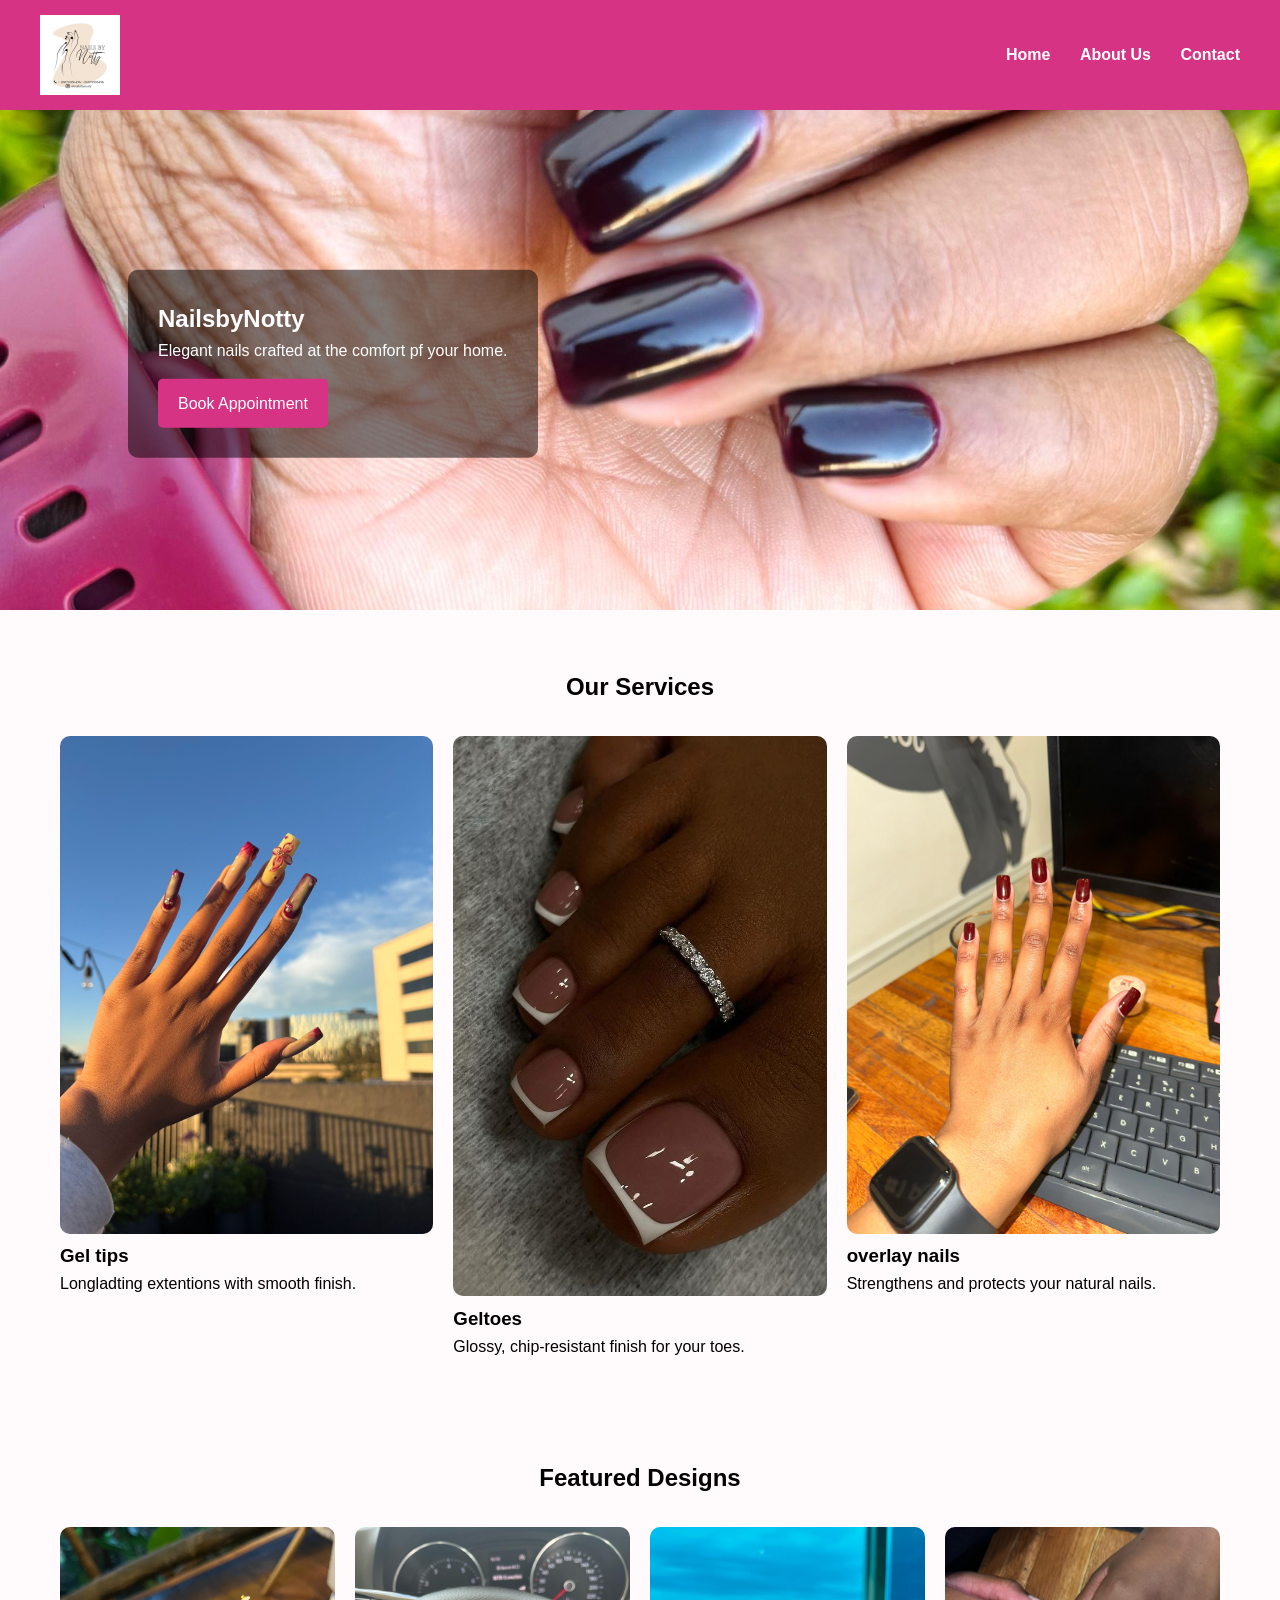
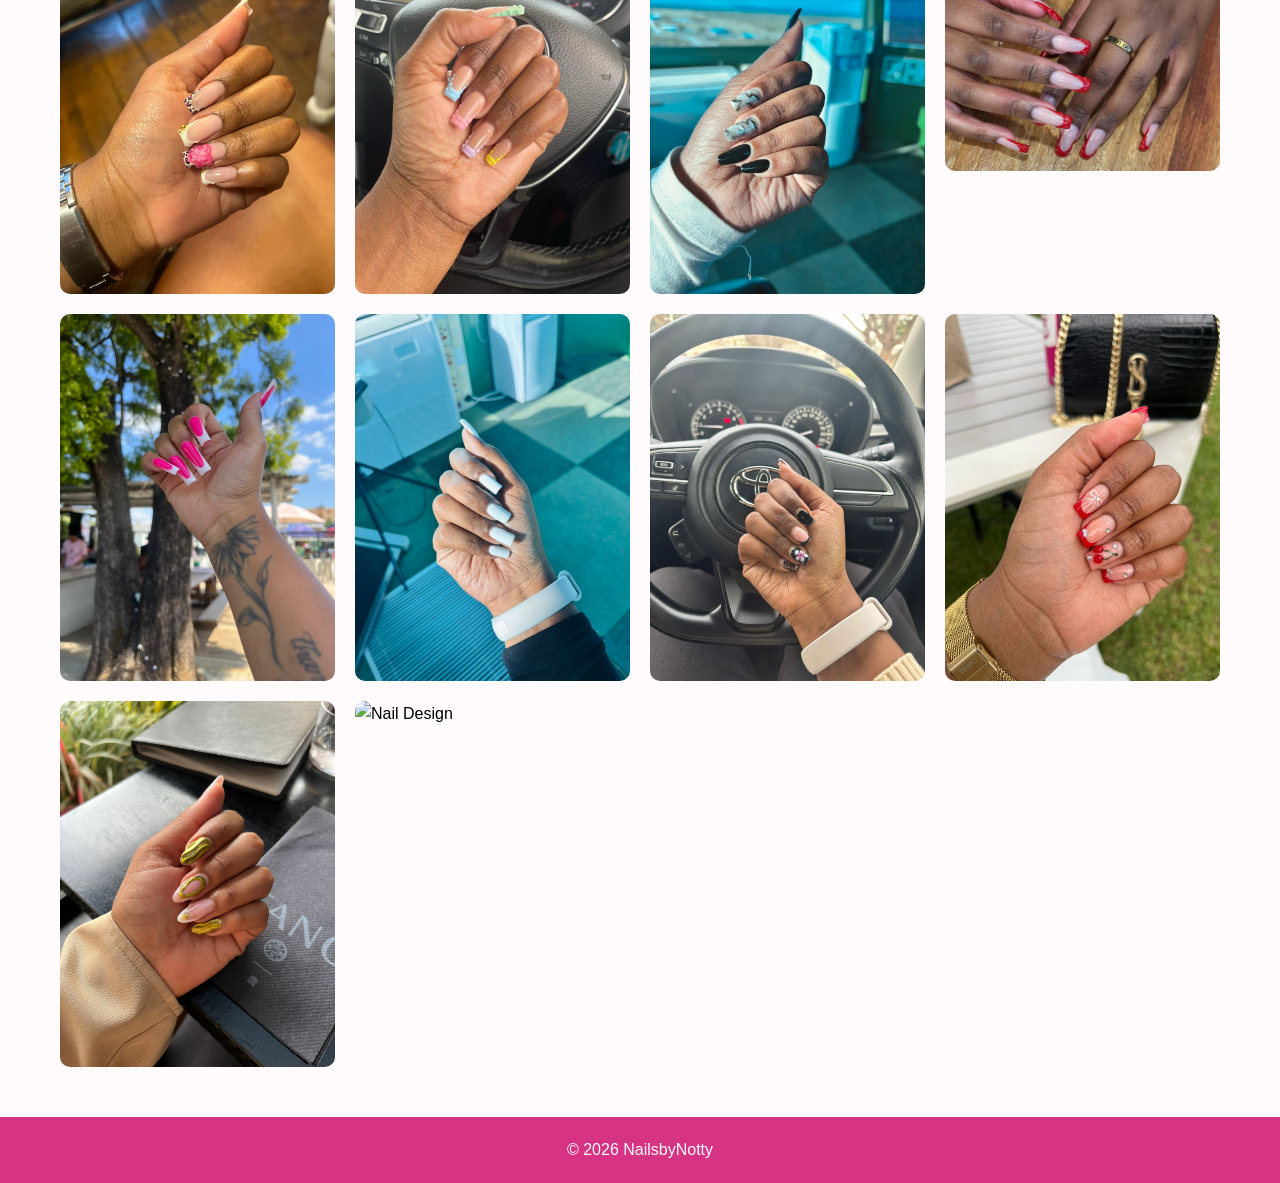
==== index.html @ fef6416d "Update index.html" ====
<!DOCTYPE html>
<html lang="en">
<head>
    <meta charset="UTF-8">
    <meta name="viewport" content="width=device-width, initial-scale=1.0">
    <title>NailsbyNotty| Home</title>
    <link rel="stylesheet" href="styles/nails.css">
</head>
<body>

<header>
    <img src="logo.jpeg" alt="Business Logo" class="logo">

    <nav>
        <a href="index.html">Home</a>
        <a href="about.html">About Us</a>
        <a href="contact.html">Contact</a>
    </nav>
</header>

<main>

    <section class="hero">
        <img src="hero-nails.jpg" alt="Beautiful Nail Design">
        <div class="hero-text">
            <h1>NailsbyNotty</h1>
            <p>Elegant nails crafted at the comfort pf your home.</p>
            <a href="contact.html" class="btn">Book Appointment</a>
        </div>
    </section>

    <section class="services">
        <h2>Our Services</h2>

        <div class="service-grid">

            <article>
                <img src="service1.jpeg" alt="Gel tips">
                <h3>Gel tips</h3>
                <p>Longladting extentions with smooth finish.</p>
            </article>

            <article>
                <img src="service3.jpeg" alt="Gel toes">
                <h3>Geltoes</h3>
                <p>Glossy, chip-resistant finish for your toes.</p>
            </article>

            <article>
                <img src="service2.jpg" alt="Overlay nails">
                <h3>overlay nails</h3>
                <p> Strengthens and protects your natural nails.</p>
            </article>

        </div>
    </section>

    <section class="gallery-preview">
        <h2>Featured Designs</h2>

        <div class="gallery-grid">
            <img src="gallery1.jpg" alt="Nail Design">
            <img src="gallery2.jpg" alt="Nail Design">
            <img src="gallery3.jpg" alt="Nail Design">
            <img src="gallery4.jpg" alt="Nail Design">
            <img src="gallery5.jpg" alt="Nail Design">
            <img src="gallery6.jpg" alt="Nail Design">
            <img src="gallery7.jpeg" alt="Nail Design">
            <img src="gallery8.jpg" alt="Nail Design">
            <img src="gallery9.jpg" alt="Nail Design">
            <img stc="gallery11.jpg" alt="Nail Design">
        </div>
    </section>

</main>

<footer>
    <p>&copy; 2026 NailsbyNotty</p>
</footer>

</body>
</html>
---- styles/nails.css ----
* {
    margin: 0;
    padding: 0;
    box-sizing: border-box;
}

body {
    font-family: Arial, sans-serif;
    line-height: 1.6;
    background: #fffafc;
}

header {
    background: #d63384;
    padding: 15px 40px;

    display: flex;
    justify-content: space-between;
    align-items: center;
}

.logo {
    width: 80px;
}

nav a {
    color: white;
    text-decoration: none;
    margin-left: 25px;
    font-weight: bold;
}

.hero {
    position: relative;
}

.hero img {
    width: 100%;
    height: 500px;
    object-fit: cover;
}

.hero-text {
    position: absolute;
    top: 50%;
    left: 10%;
    transform: translateY(-50%);

    background: rgba(0,0,0,.5);
    color: white;
    padding: 30px;
    border-radius: 10px;
}

.btn {
    display: inline-block;
    margin-top: 15px;
    padding: 12px 20px;
    background: #d63384;
    color: white;
    text-decoration: none;
    border-radius: 5px;
}

.services,
.gallery-preview,
.about-content,
.contact-container {
    max-width: 1200px;
    margin: auto;
    padding: 50px 20px;
}

.services h2,
.gallery-preview h2 {
    text-align: center;
    margin-bottom: 30px;
}

.service-grid,
.gallery-grid {
    display: grid;
    grid-template-columns: repeat(auto-fit, minmax(250px,1fr));
    gap: 20px;
}

.service-grid img,
.gallery-grid img {
    width: 100%;
    border-radius: 10px;
}

.page-banner {
    background: #f8d7e7;
    padding: 60px;
    text-align: center;
}

.about-content {
    display: grid;
    grid-template-columns: 1fr 1fr;
    gap: 40px;
}

.about-content img {
    width: 100%;
    border-radius: 10px;
}

.contact-container {
    display: grid;
    grid-template-columns: 1fr 1fr;
    gap: 40px;
}

form {
    display: flex;
    flex-direction: column;
}

input,
textarea {
    padding: 10px;
    margin-bottom: 15px;
}

button {
    background: #d63384;
    color: white;
    border: none;
    padding: 12px;
    cursor: pointer;
}

footer {
    background: #d63384;
    color: white;
    text-align: center;
    padding: 20px;
}

@media (max-width: 768px) {

    header {
        flex-direction: column;
        gap: 15px;
    }

    .about-content,
    .contact-container {
        grid-template-columns: 1fr;
    }

    .hero-text {
        left: 5%;
        right: 5%;
    }
}
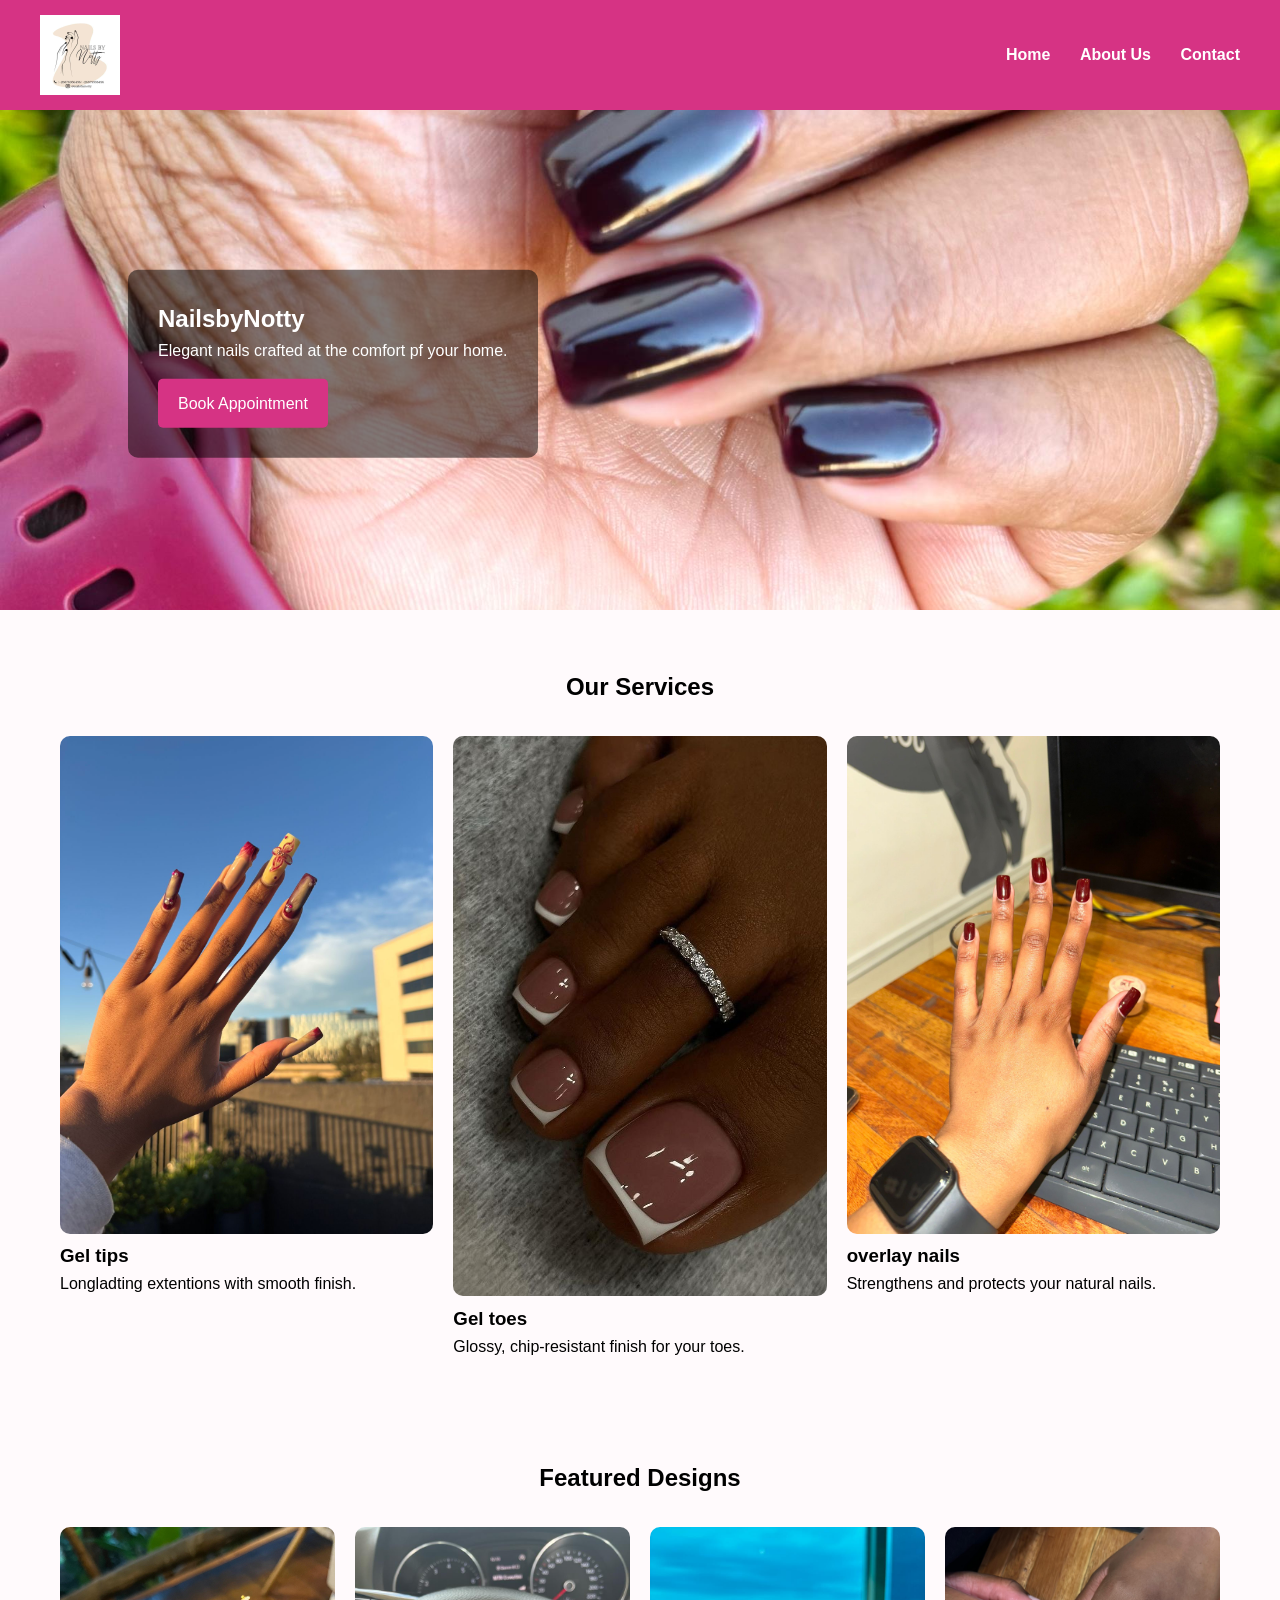
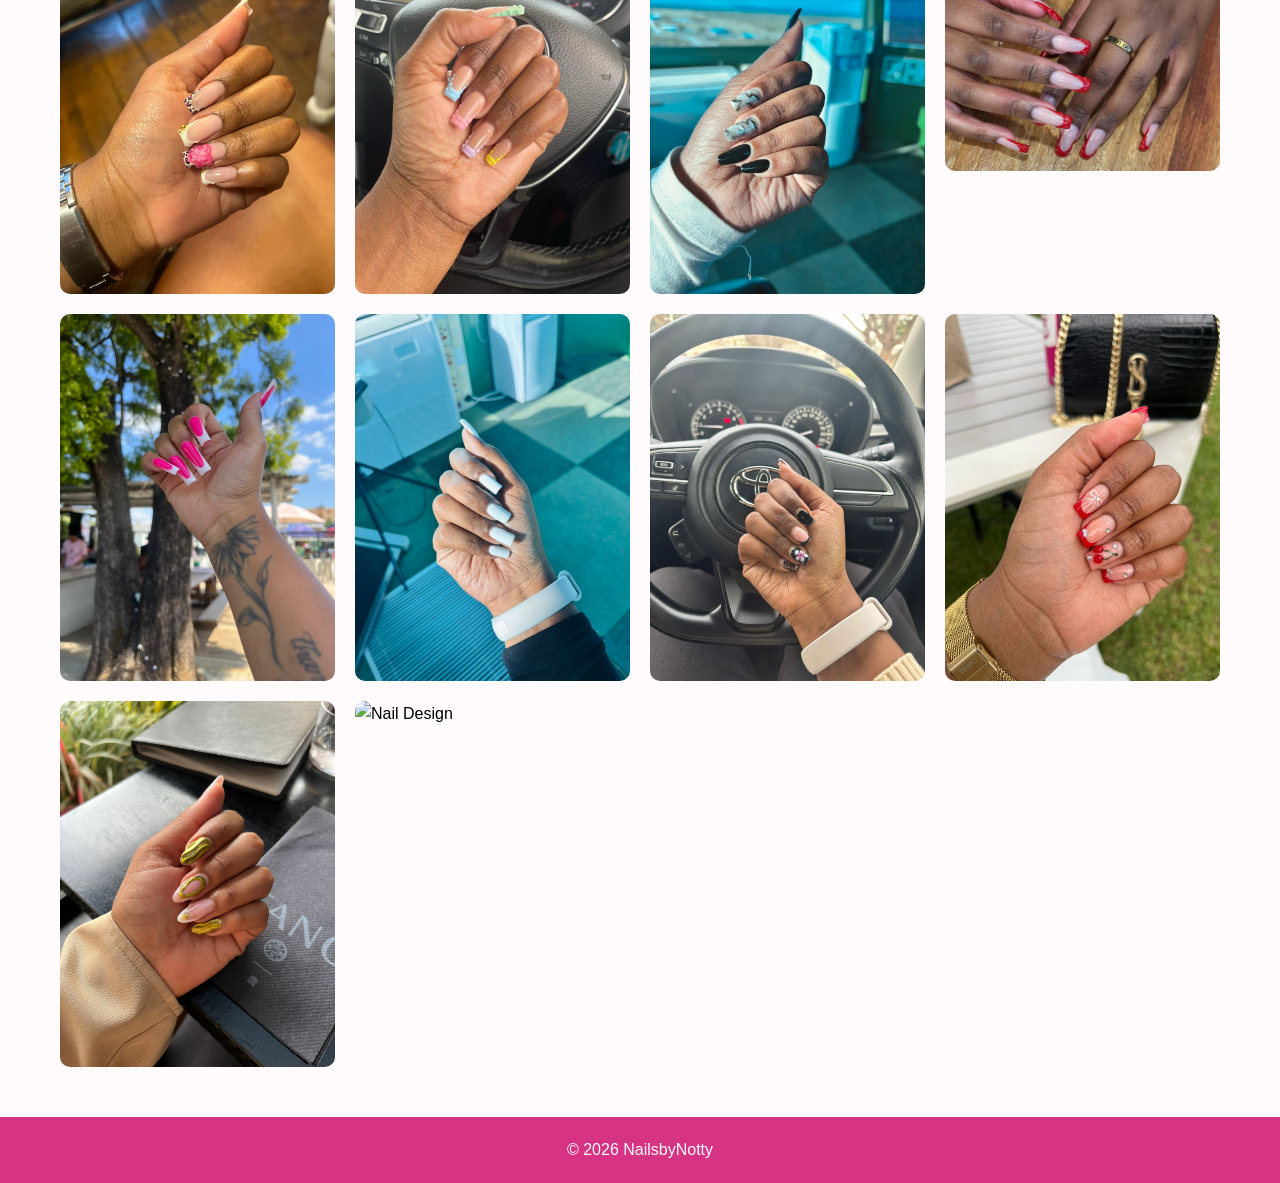
==== commit a5a1a283: "Update index.html" ====
--- a/index.html
+++ b/index.html
@@ -42,7 +42,7 @@
 
             <article>
                 <img src="service3.jpeg" alt="Gel toes">
-                <h3>Geltoes</h3>
+                <h3>Gel toes</h3>
                 <p>Glossy, chip-resistant finish for your toes.</p>
             </article>
 
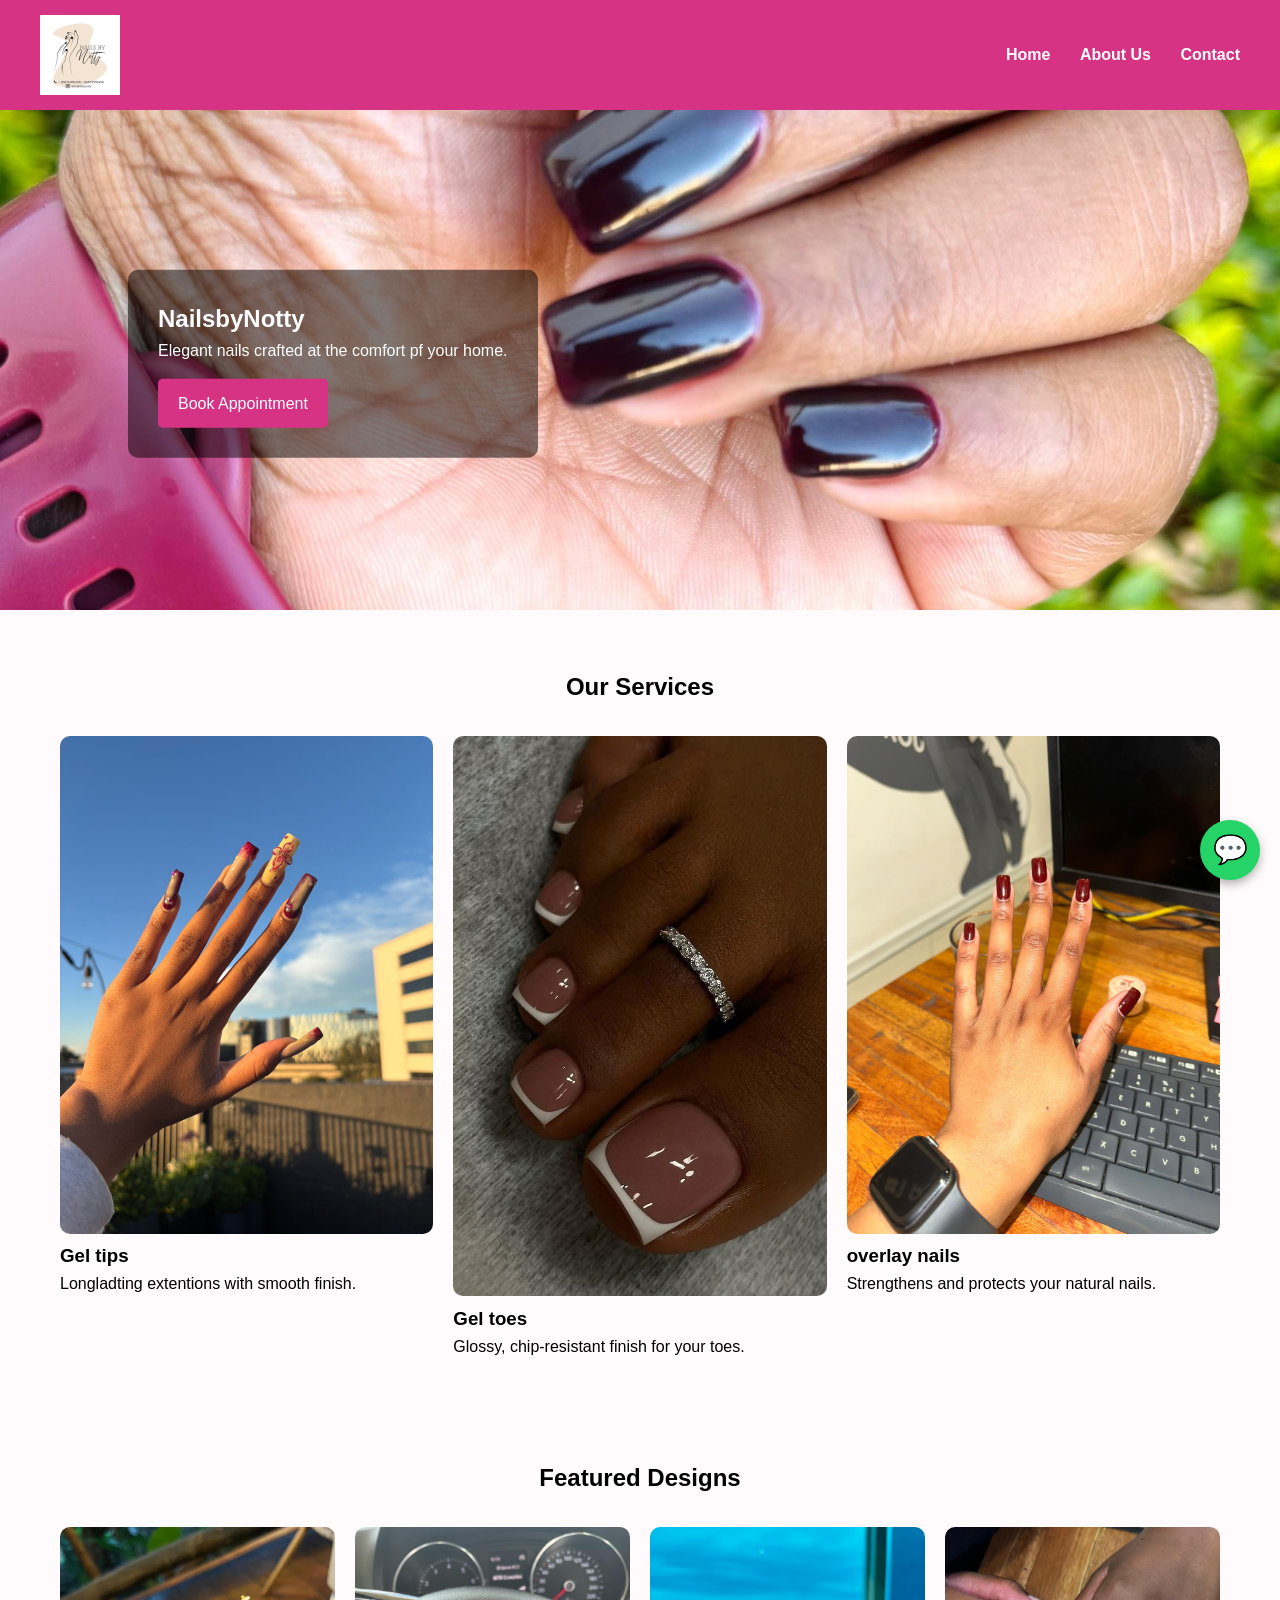
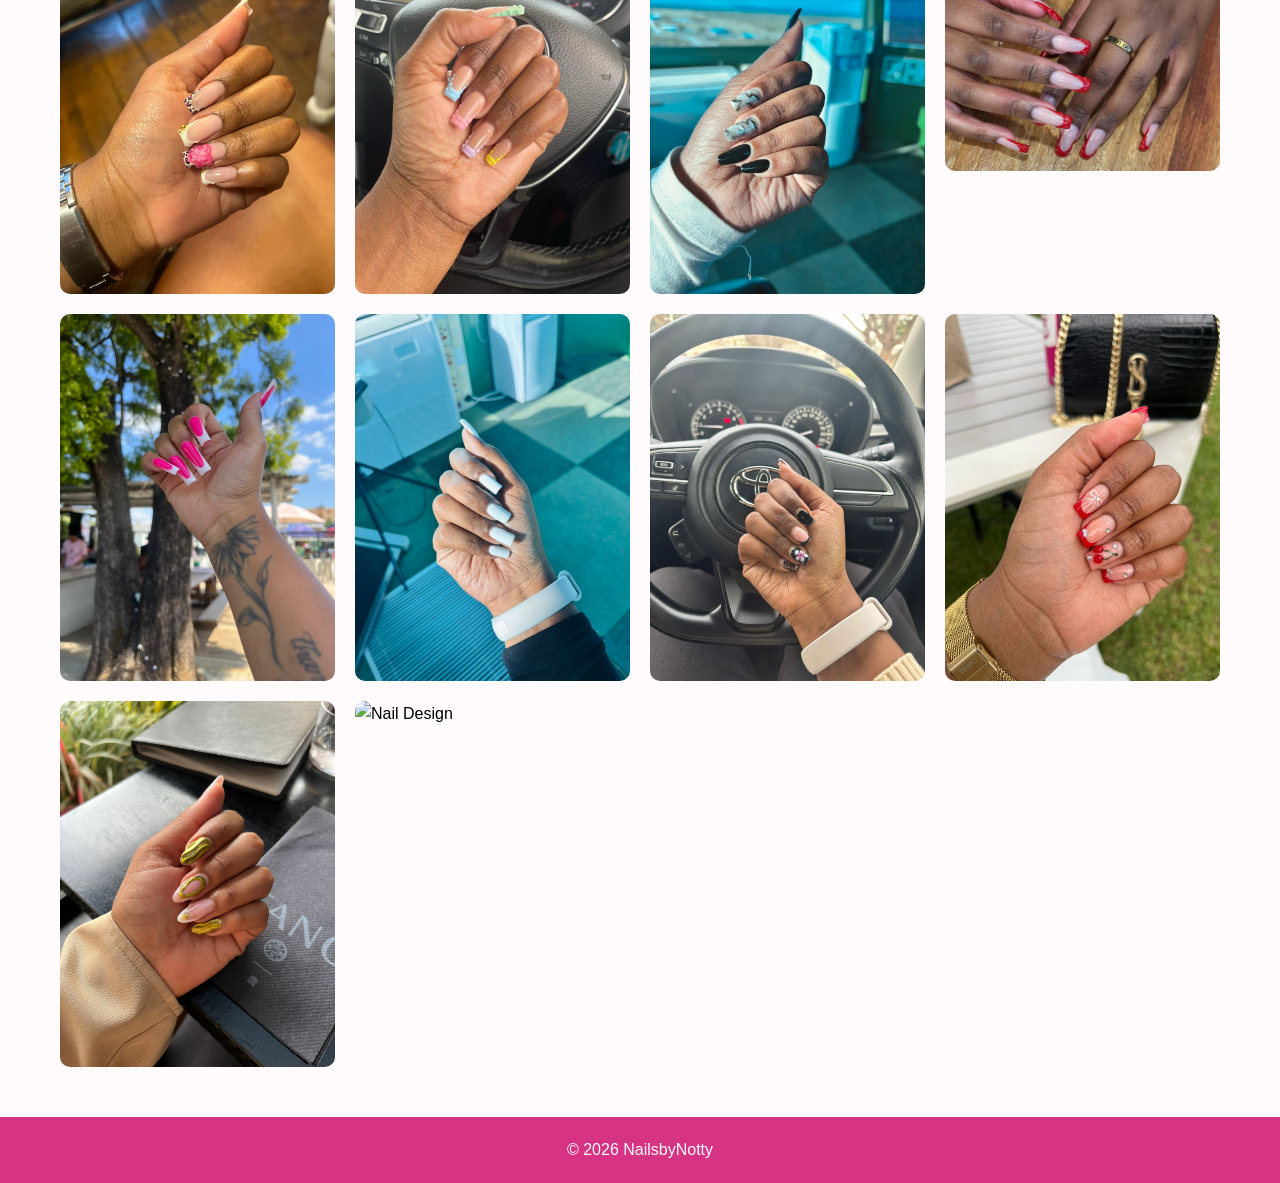
==== commit b49448a3: "Update index.html" ====
--- a/index.html
+++ b/index.html
@@ -77,6 +77,39 @@
 <footer>
     <p>&copy; 2026 NailsbyNotty</p>
 </footer>
+    <!-- WhatsApp Floating Button -->
+<a href="https://wa.me/26876956496?text=Hi%20NailsbyNotty%2C%20I%20would%20like%20to%20book%20an%20appointment"
+   class="whatsapp-float"
+   target="_blank">
+   💬
+</a>
+
+<style>
+.whatsapp-float {
+    position: fixed;
+    width: 60px;
+    height: 60px;
+    bottom: 20px;
+    right: 20px;
+    background-color: #25D366;
+    color: white;
+    border-radius: 50%;
+    text-align: center;
+    font-size: 28px;
+    box-shadow: 0 4px 10px rgba(0,0,0,0.3);
+    z-index: 1000;
+    display: flex;
+    align-items: center;
+    justify-content: center;
+    text-decoration: none;
+}
+
+.whatsapp-float:hover {
+    background-color: #1ebe5d;
+    transform: scale(1.05);
+    transition: 0.2s;
+}
+</style>
 
 </body>
 </html>
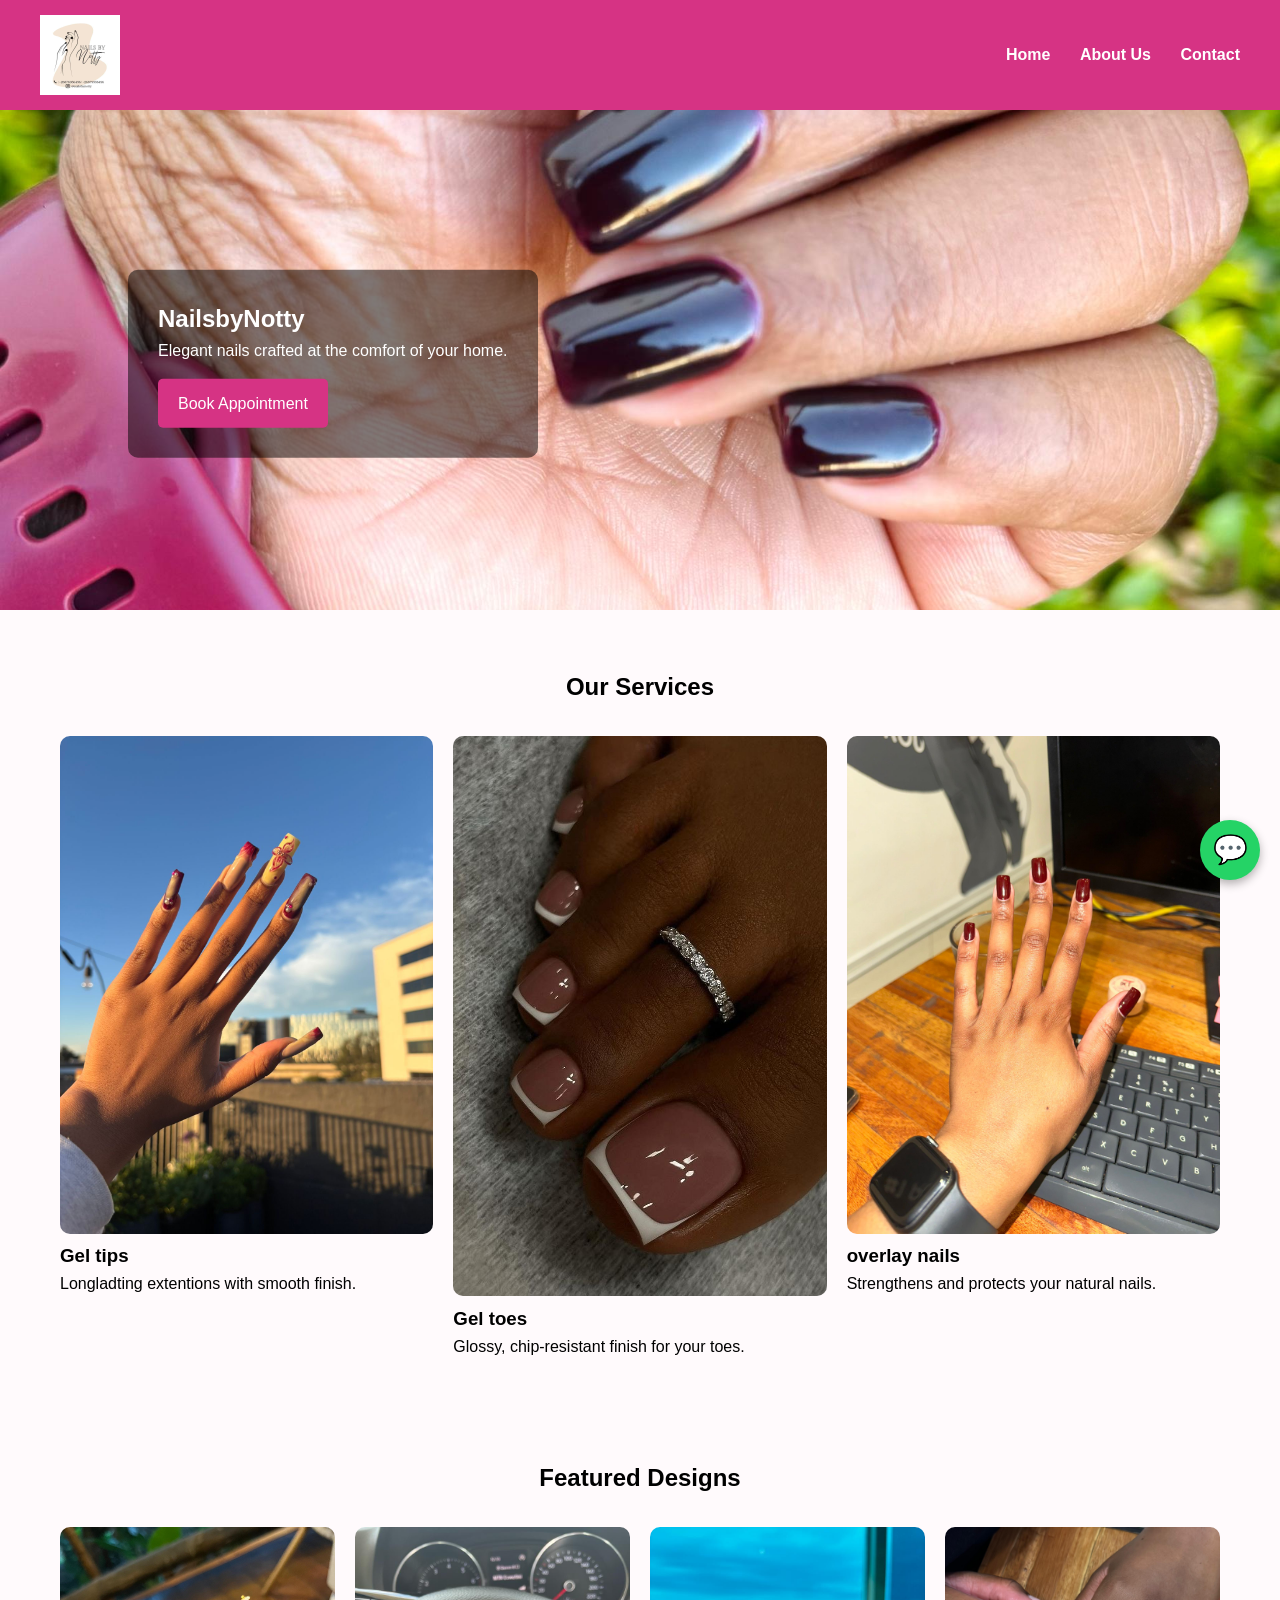
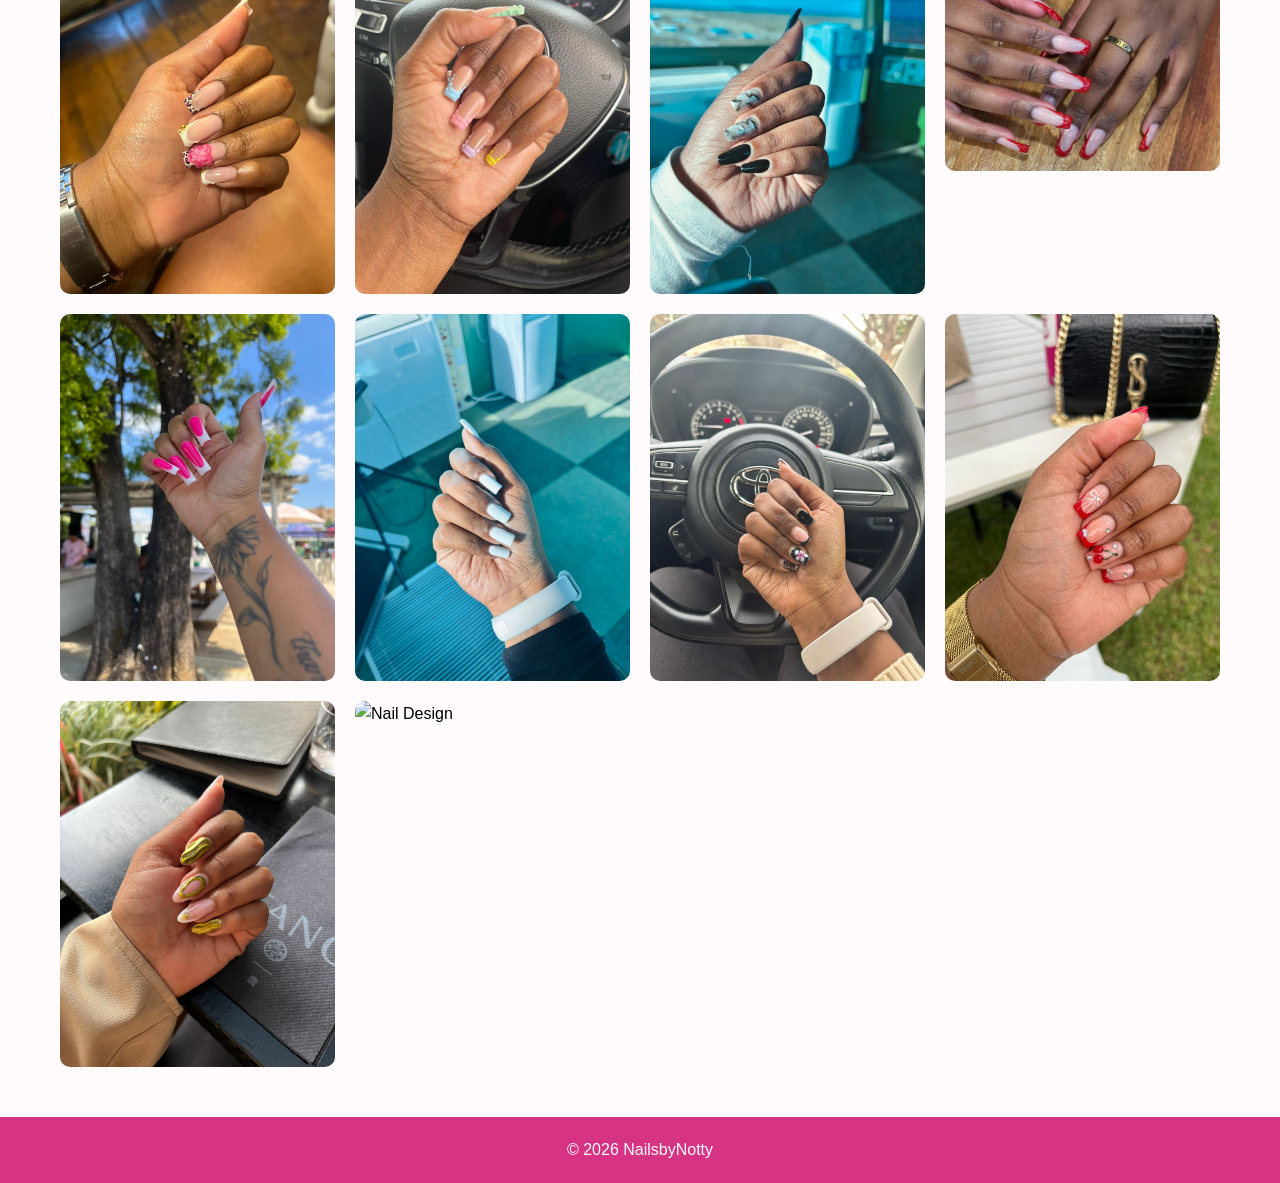
==== commit 0d9e9ac8: "Update index.html" ====
--- a/index.html
+++ b/index.html
@@ -24,7 +24,7 @@
         <img src="hero-nails.jpg" alt="Beautiful Nail Design">
         <div class="hero-text">
             <h1>NailsbyNotty</h1>
-            <p>Elegant nails crafted at the comfort pf your home.</p>
+            <p>Elegant nails crafted at the comfort of your home.</p>
             <a href="contact.html" class="btn">Book Appointment</a>
         </div>
     </section>
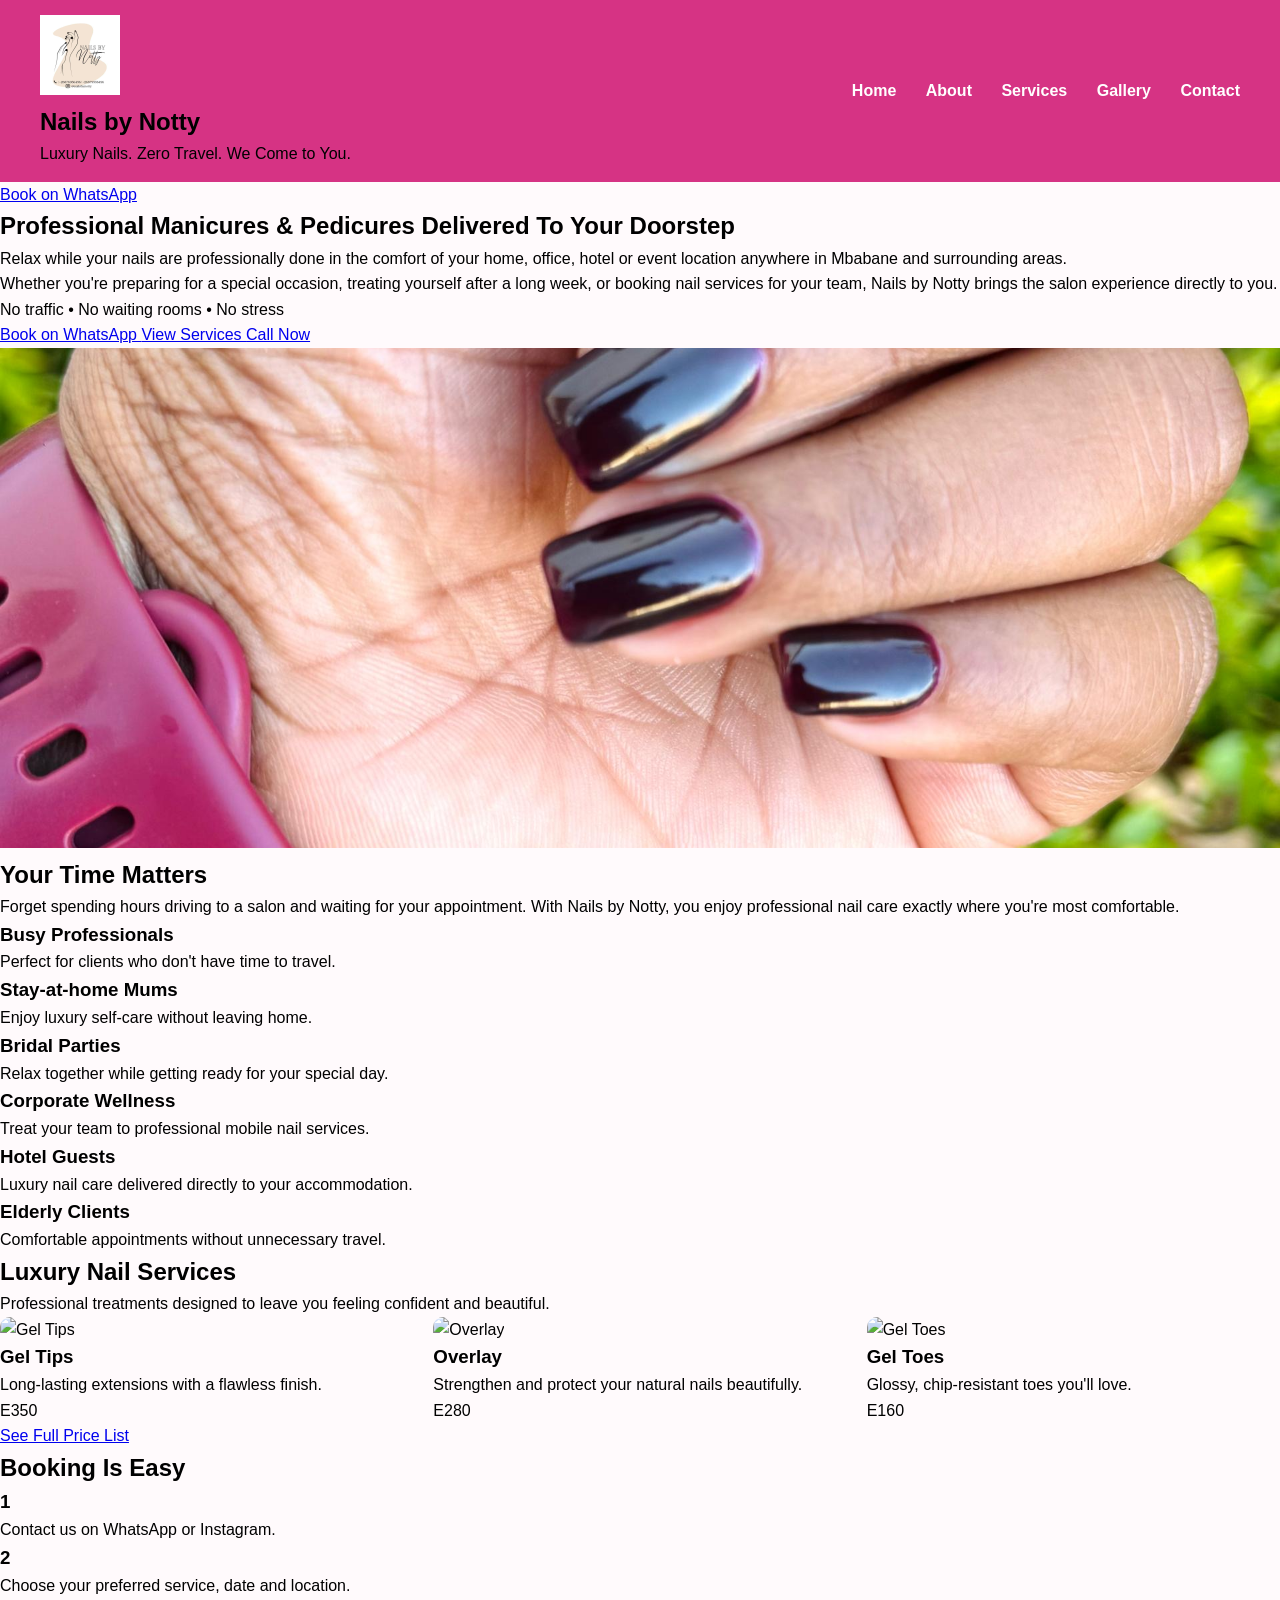
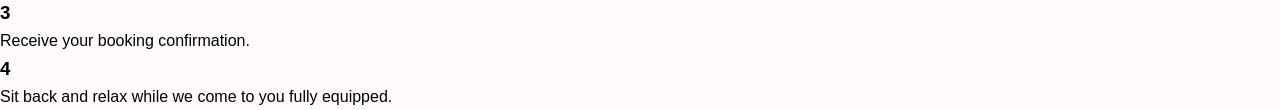
==== commit 47b718c7: "Revamp index.html for SEO and layout improvements Updated the title and meta description for SEO. En" ====
--- a/index.html
+++ b/index.html
@@ -3,113 +3,318 @@
 <head>
     <meta charset="UTF-8">
     <meta name="viewport" content="width=device-width, initial-scale=1.0">
-    <title>NailsbyNotty| Home</title>
+
+    <title>Nails by Notty | Luxury Mobile Nail Technician | Mbabane, Eswatini</title>
+
+    <meta name="description" content="Luxury mobile manicures and pedicures delivered to your home, office, hotel or event location in Mbabane and surrounding areas.">
+
     <link rel="stylesheet" href="styles/nails.css">
+
+    <!-- Google Fonts -->
+    <link href="https://fonts.googleapis.com/css2?family=Cormorant+Garamond:wght@500;700&family=Poppins:wght@300;400;500;600&display=swap" rel="stylesheet">
+
 </head>
+
 <body>
 
 <header>
-    <img src="logo.jpeg" alt="Business Logo" class="logo">
+
+    <div class="logo-container">
+        <img src="logo.jpeg" alt="Nails by Notty Logo" class="logo">
+
+        <div>
+            <h2>Nails by Notty</h2>
+            <p>Luxury Nails. Zero Travel. We Come to You.</p>
+        </div>
+    </div>
 
     <nav>
+
         <a href="index.html">Home</a>
-        <a href="about.html">About Us</a>
+        <a href="about.html">About</a>
+        <a href="services.html">Services</a>
+        <a href="gallery.html">Gallery</a>
         <a href="contact.html">Contact</a>
+
     </nav>
+
 </header>
 
+<!-- Floating Book Button -->
+
+<div class="sticky-book">
+
+<a href="https://wa.me/26876956496?text=Hi%20Nails%20by%20Notty!%20I'd%20like%20to%20book%20an%20appointment." target="_blank">
+
+Book on WhatsApp
+
+</a>
+
+</div>
+
 <main>
 
-    <section class="hero">
-        <img src="hero-nails.jpg" alt="Beautiful Nail Design">
-        <div class="hero-text">
-            <h1>NailsbyNotty</h1>
-            <p>Elegant nails crafted at the comfort of your home.</p>
-            <a href="contact.html" class="btn">Book Appointment</a>
-        </div>
-    </section>
-
-    <section class="services">
-        <h2>Our Services</h2>
-
-        <div class="service-grid">
-
-            <article>
-                <img src="service1.jpeg" alt="Gel tips">
-                <h3>Gel tips</h3>
-                <p>Longladting extentions with smooth finish.</p>
-            </article>
-
-            <article>
-                <img src="service3.jpeg" alt="Gel toes">
-                <h3>Gel toes</h3>
-                <p>Glossy, chip-resistant finish for your toes.</p>
-            </article>
-
-            <article>
-                <img src="service2.jpg" alt="Overlay nails">
-                <h3>overlay nails</h3>
-                <p> Strengthens and protects your natural nails.</p>
-            </article>
-
-        </div>
-    </section>
-
-    <section class="gallery-preview">
-        <h2>Featured Designs</h2>
-
-        <div class="gallery-grid">
-            <img src="gallery1.jpg" alt="Nail Design">
-            <img src="gallery2.jpg" alt="Nail Design">
-            <img src="gallery3.jpg" alt="Nail Design">
-            <img src="gallery4.jpg" alt="Nail Design">
-            <img src="gallery5.jpg" alt="Nail Design">
-            <img src="gallery6.jpg" alt="Nail Design">
-            <img src="gallery7.jpeg" alt="Nail Design">
-            <img src="gallery8.jpg" alt="Nail Design">
-            <img src="gallery9.jpg" alt="Nail Design">
-            <img stc="gallery11.jpg" alt="Nail Design">
-        </div>
-    </section>
-
-</main>
-
-<footer>
-    <p>&copy; 2026 NailsbyNotty</p>
-</footer>
-    <!-- WhatsApp Floating Button -->
-<a href="https://wa.me/26876956496?text=Hi%20NailsbyNotty%2C%20I%20would%20like%20to%20book%20an%20appointment"
-   class="whatsapp-float"
-   target="_blank">
-   💬
-</a>
-
-<style>
-.whatsapp-float {
-    position: fixed;
-    width: 60px;
-    height: 60px;
-    bottom: 20px;
-    right: 20px;
-    background-color: #25D366;
-    color: white;
-    border-radius: 50%;
-    text-align: center;
-    font-size: 28px;
-    box-shadow: 0 4px 10px rgba(0,0,0,0.3);
-    z-index: 1000;
-    display: flex;
-    align-items: center;
-    justify-content: center;
-    text-decoration: none;
-}
-
-.whatsapp-float:hover {
-    background-color: #1ebe5d;
-    transform: scale(1.05);
-    transition: 0.2s;
-}
-</style>
-
-</body>
-</html>
+<!-- HERO -->
+
+<section class="hero">
+
+<div class="hero-content">
+
+<h1>Professional Manicures & Pedicures Delivered To Your Doorstep</h1>
+
+<p>
+
+Relax while your nails are professionally done in the comfort of your home,
+office, hotel or event location anywhere in Mbabane and surrounding areas.
+
+</p>
+
+<p>
+
+Whether you're preparing for a special occasion, treating yourself after a long week,
+or booking nail services for your team,
+Nails by Notty brings the salon experience directly to you.
+
+</p>
+
+<p class="hero-highlight">
+
+No traffic • No waiting rooms • No stress
+
+</p>
+
+<div class="hero-buttons">
+
+<a class="primary-btn"
+href="https://wa.me/26876956496?text=Hi%20Nails%20by%20Notty!%20I'd%20like%20to%20book%20an%20appointment."
+target="_blank">
+
+Book on WhatsApp
+
+</a>
+
+<a class="secondary-btn" href="services.html">
+
+View Services
+
+</a>
+
+<a class="call-btn" href="tel:+26876956496">
+
+Call Now
+
+</a>
+
+</div>
+
+</div>
+
+<div class="hero-image">
+
+<img src="hero-nails.jpg"
+alt="Luxury Nail Design">
+
+</div>
+
+</section>
+
+<!-- WHY CHOOSE US -->
+
+<section class="why-us">
+
+<h2>Your Time Matters</h2>
+
+<p>
+
+Forget spending hours driving to a salon and waiting for your appointment.
+
+With Nails by Notty,
+you enjoy professional nail care exactly where you're most comfortable.
+
+</p>
+
+<div class="benefits-grid">
+
+<div class="benefit-card">
+
+<h3>Busy Professionals</h3>
+
+<p>
+Perfect for clients who don't have time to travel.
+</p>
+
+</div>
+
+<div class="benefit-card">
+
+<h3>Stay-at-home Mums</h3>
+
+<p>
+Enjoy luxury self-care without leaving home.
+</p>
+
+</div>
+
+<div class="benefit-card">
+
+<h3>Bridal Parties</h3>
+
+<p>
+Relax together while getting ready for your special day.
+</p>
+
+</div>
+
+<div class="benefit-card">
+
+<h3>Corporate Wellness</h3>
+
+<p>
+Treat your team to professional mobile nail services.
+</p>
+
+</div>
+
+<div class="benefit-card">
+
+<h3>Hotel Guests</h3>
+
+<p>
+Luxury nail care delivered directly to your accommodation.
+</p>
+
+</div>
+
+<div class="benefit-card">
+
+<h3>Elderly Clients</h3>
+
+<p>
+Comfortable appointments without unnecessary travel.
+</p>
+
+</div>
+
+</div>
+
+</section>
+
+<!-- SERVICES PREVIEW -->
+
+<section class="services-preview">
+
+<h2>Luxury Nail Services</h2>
+
+<p>
+
+Professional treatments designed to leave you feeling confident and beautiful.
+
+</p>
+
+<div class="service-grid">
+
+<article>
+
+<img src="images/service1.jpeg" alt="Gel Tips">
+
+<h3>Gel Tips</h3>
+
+<p>
+
+Long-lasting extensions with a flawless finish.
+
+</p>
+
+<span>E350</span>
+
+</article>
+
+<article>
+
+<img src="images/service2.jpg" alt="Overlay">
+
+<h3>Overlay</h3>
+
+<p>
+
+Strengthen and protect your natural nails beautifully.
+
+</p>
+
+<span>E280</span>
+
+</article>
+
+<article>
+
+<img src="images/service3.jpeg" alt="Gel Toes">
+
+<h3>Gel Toes</h3>
+
+<p>
+
+Glossy, chip-resistant toes you'll love.
+
+</p>
+
+<span>E160</span>
+
+</article>
+
+</div>
+
+<a href="services.html" class="primary-btn">
+
+See Full Price List
+
+</a>
+
+</section>
+
+<!-- HOW IT WORKS -->
+
+<section class="how-it-works">
+
+<h2>Booking Is Easy</h2>
+
+<div class="steps">
+
+<div>
+
+<h3>1</h3>
+
+<p>Contact us on WhatsApp or Instagram.</p>
+
+</div>
+
+<div>
+
+<h3>2</h3>
+
+<p>Choose your preferred service, date and location.</p>
+
+</div>
+
+<div>
+
+<h3>3</h3>
+
+<p>Receive your booking confirmation.</p>
+
+</div>
+
+<div>
+
+<h3>4</h3>
+
+<p>
+
+Sit back and relax while we come to you fully equipped.
+
+</p>
+
+</div>
+
+</div>
+
+</section>
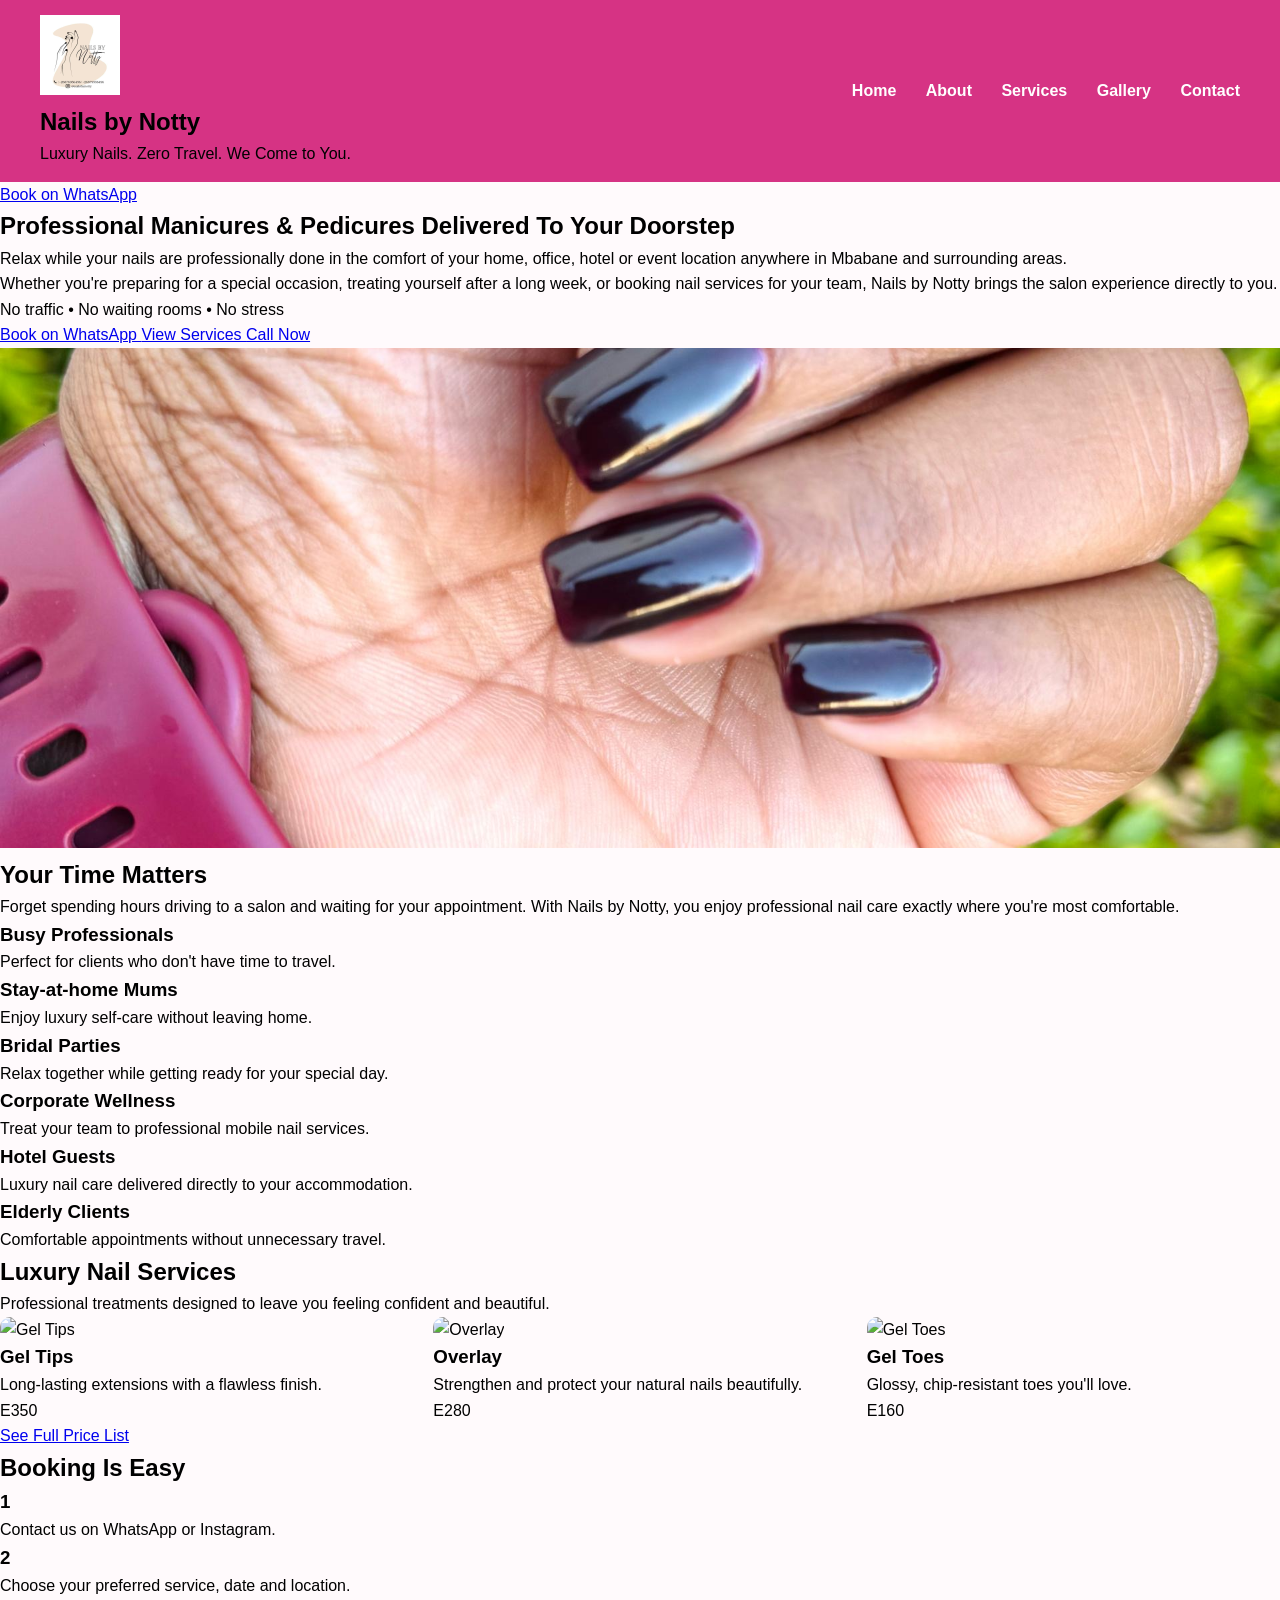
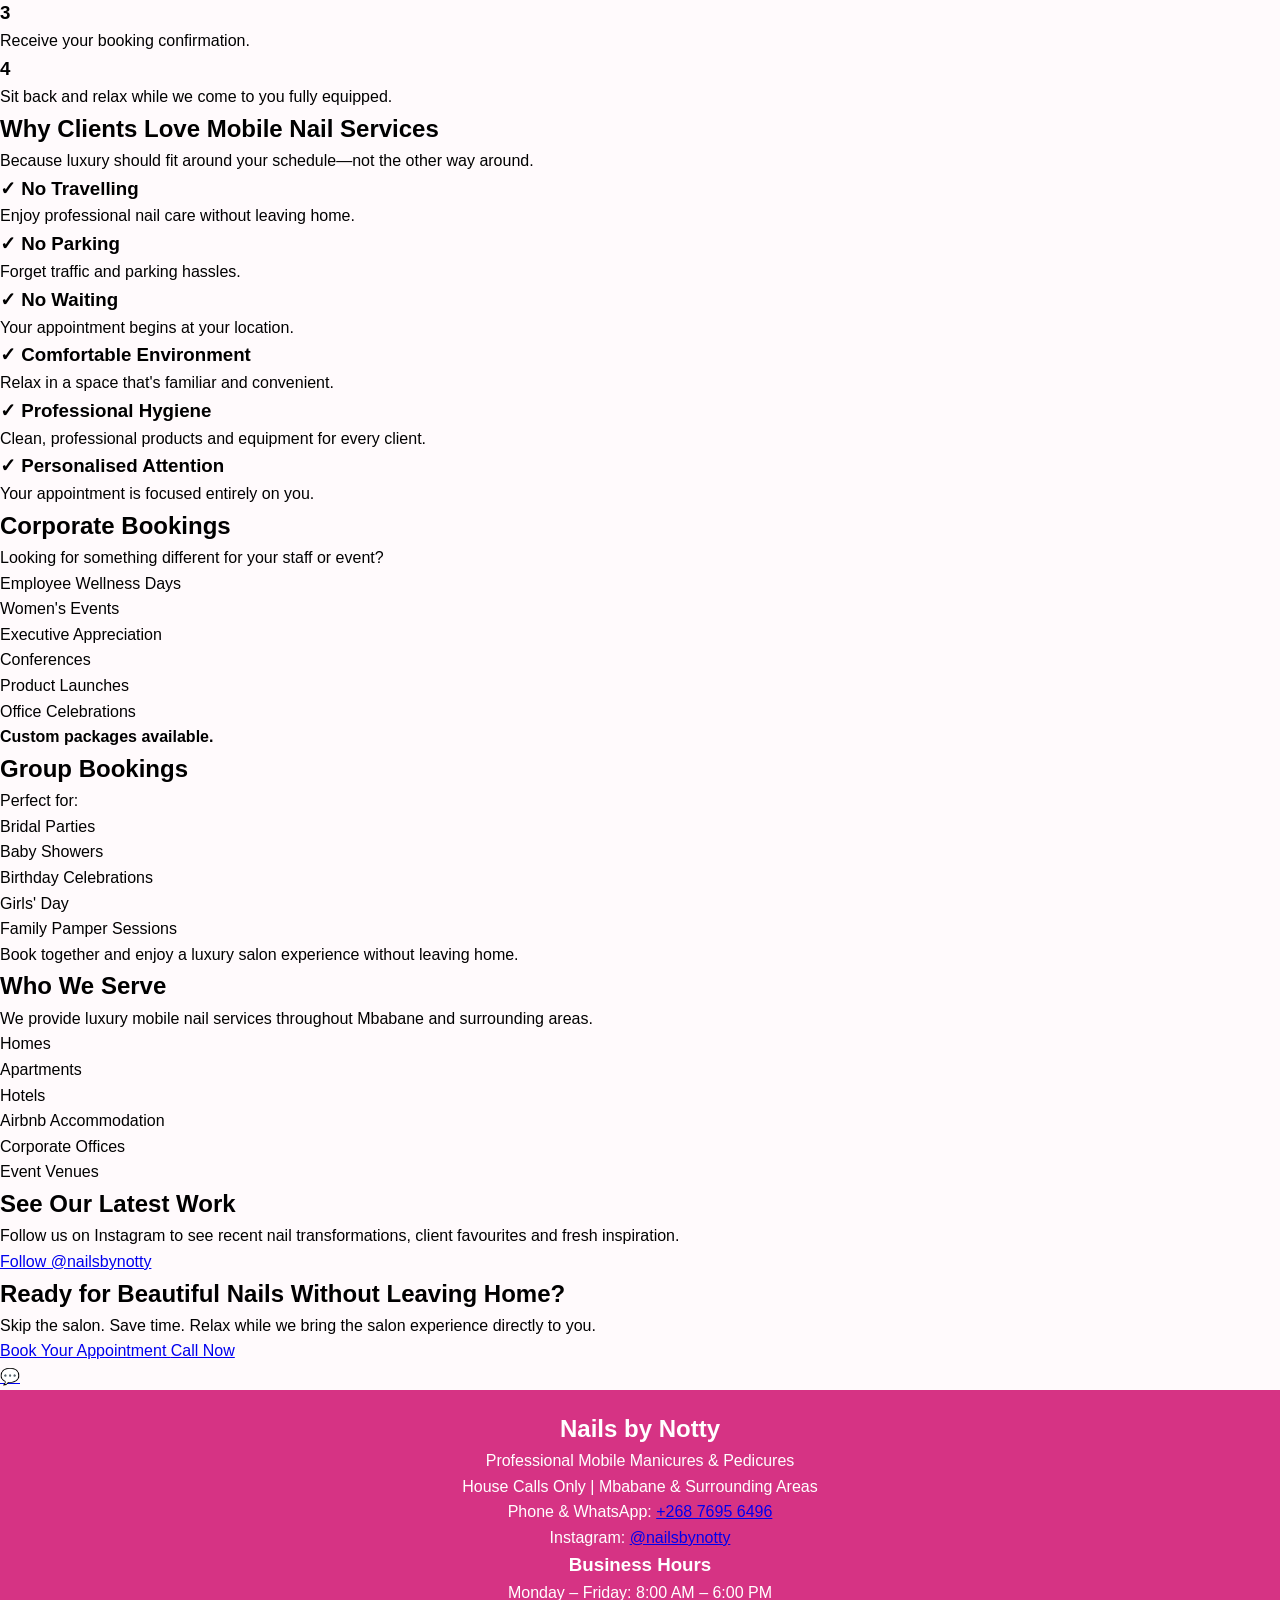
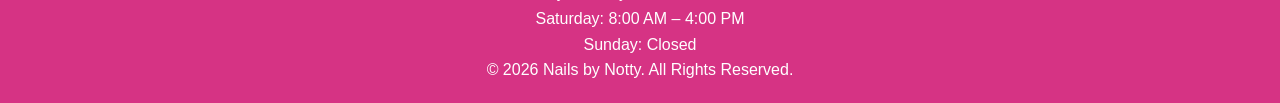
==== commit 71d7d848: "Update index.html" ====
--- a/index.html
+++ b/index.html
@@ -318,3 +318,253 @@
 </div>
 
 </section>
+
+    <!-- WHY CLIENTS LOVE MOBILE SERVICES -->
+
+<section class="mobile-benefits">
+
+    <h2>Why Clients Love Mobile Nail Services</h2>
+
+    <p>
+        Because luxury should fit around your schedule—not the other way around.
+    </p>
+
+    <div class="benefits-list">
+
+        <div class="benefit">
+            <h3>✓ No Travelling</h3>
+            <p>Enjoy professional nail care without leaving home.</p>
+        </div>
+
+        <div class="benefit">
+            <h3>✓ No Parking</h3>
+            <p>Forget traffic and parking hassles.</p>
+        </div>
+
+        <div class="benefit">
+            <h3>✓ No Waiting</h3>
+            <p>Your appointment begins at your location.</p>
+        </div>
+
+        <div class="benefit">
+            <h3>✓ Comfortable Environment</h3>
+            <p>Relax in a space that's familiar and convenient.</p>
+        </div>
+
+        <div class="benefit">
+            <h3>✓ Professional Hygiene</h3>
+            <p>Clean, professional products and equipment for every client.</p>
+        </div>
+
+        <div class="benefit">
+            <h3>✓ Personalised Attention</h3>
+            <p>Your appointment is focused entirely on you.</p>
+        </div>
+
+    </div>
+
+</section>
+
+<!-- CORPORATE & GROUP BOOKINGS -->
+
+<section class="bookings">
+
+    <div class="booking-card">
+
+        <h2>Corporate Bookings</h2>
+
+        <p>
+            Looking for something different for your staff or event?
+        </p>
+
+        <ul>
+
+            <li>Employee Wellness Days</li>
+            <li>Women's Events</li>
+            <li>Executive Appreciation</li>
+            <li>Conferences</li>
+            <li>Product Launches</li>
+            <li>Office Celebrations</li>
+
+        </ul>
+
+        <p><strong>Custom packages available.</strong></p>
+
+    </div>
+
+    <div class="booking-card">
+
+        <h2>Group Bookings</h2>
+
+        <p>Perfect for:</p>
+
+        <ul>
+
+            <li>Bridal Parties</li>
+            <li>Baby Showers</li>
+            <li>Birthday Celebrations</li>
+            <li>Girls' Day</li>
+            <li>Family Pamper Sessions</li>
+
+        </ul>
+
+        <p>
+            Book together and enjoy a luxury salon experience without leaving home.
+        </p>
+
+    </div>
+
+</section>
+
+<!-- AREAS SERVED -->
+
+<section class="areas">
+
+    <h2>Who We Serve</h2>
+
+    <p>
+        We provide luxury mobile nail services throughout Mbabane and surrounding areas.
+    </p>
+
+    <div class="area-grid">
+
+        <div>Homes</div>
+        <div>Apartments</div>
+        <div>Hotels</div>
+        <div>Airbnb Accommodation</div>
+        <div>Corporate Offices</div>
+        <div>Event Venues</div>
+
+    </div>
+
+</section>
+
+<!-- INSTAGRAM -->
+
+<section class="instagram">
+
+    <h2>See Our Latest Work</h2>
+
+    <p>
+        Follow us on Instagram to see recent nail transformations,
+        client favourites and fresh inspiration.
+    </p>
+
+    <a href="https://www.instagram.com/nailsbynotty"
+       target="_blank"
+       class="primary-btn">
+
+        Follow @nailsbynotty
+
+    </a>
+
+</section>
+
+<!-- FINAL CALL TO ACTION -->
+
+<section class="cta">
+
+    <h2>Ready for Beautiful Nails Without Leaving Home?</h2>
+
+    <p>
+
+        Skip the salon.
+
+        Save time.
+
+        Relax while we bring the salon experience directly to you.
+
+    </p>
+
+    <div class="hero-buttons">
+
+        <a href="https://wa.me/26876956496?text=Hi%20Nails%20by%20Notty!%20I'd%20like%20to%20book%20an%20appointment."
+           target="_blank"
+           class="primary-btn">
+
+            Book Your Appointment
+
+        </a>
+
+        <a href="tel:+26876956496"
+           class="call-btn">
+
+            Call Now
+
+        </a>
+
+    </div>
+
+</section>
+
+</main>
+
+<!-- FLOATING WHATSAPP -->
+
+<a href="https://wa.me/26876956496?text=Hi%20Nails%20by%20Notty!%20I'd%20like%20to%20book%20an%20appointment."
+   class="whatsapp-float"
+   target="_blank">
+
+💬
+
+</a>
+
+<footer>
+
+    <div class="footer-content">
+
+        <h2>Nails by Notty</h2>
+
+        <p>Professional Mobile Manicures & Pedicures</p>
+
+        <p>
+            House Calls Only | Mbabane & Surrounding Areas
+        </p>
+
+        <p>
+
+            Phone & WhatsApp:
+
+            <a href="tel:+26876956496">
+
+                +268 7695 6496
+
+            </a>
+
+        </p>
+
+        <p>
+
+            Instagram:
+
+            <a href="https://www.instagram.com/nailsbynotty"
+               target="_blank">
+
+                @nailsbynotty
+
+            </a>
+
+        </p>
+
+        <h3>Business Hours</h3>
+
+        <p>Monday – Friday: 8:00 AM – 6:00 PM</p>
+
+        <p>Saturday: 8:00 AM – 4:00 PM</p>
+
+        <p>Sunday: Closed</p>
+
+        <p class="copyright">
+
+            &copy; 2026 Nails by Notty.
+            All Rights Reserved.
+
+        </p>
+
+    </div>
+
+</footer>
+
+</body>
+
+</html>
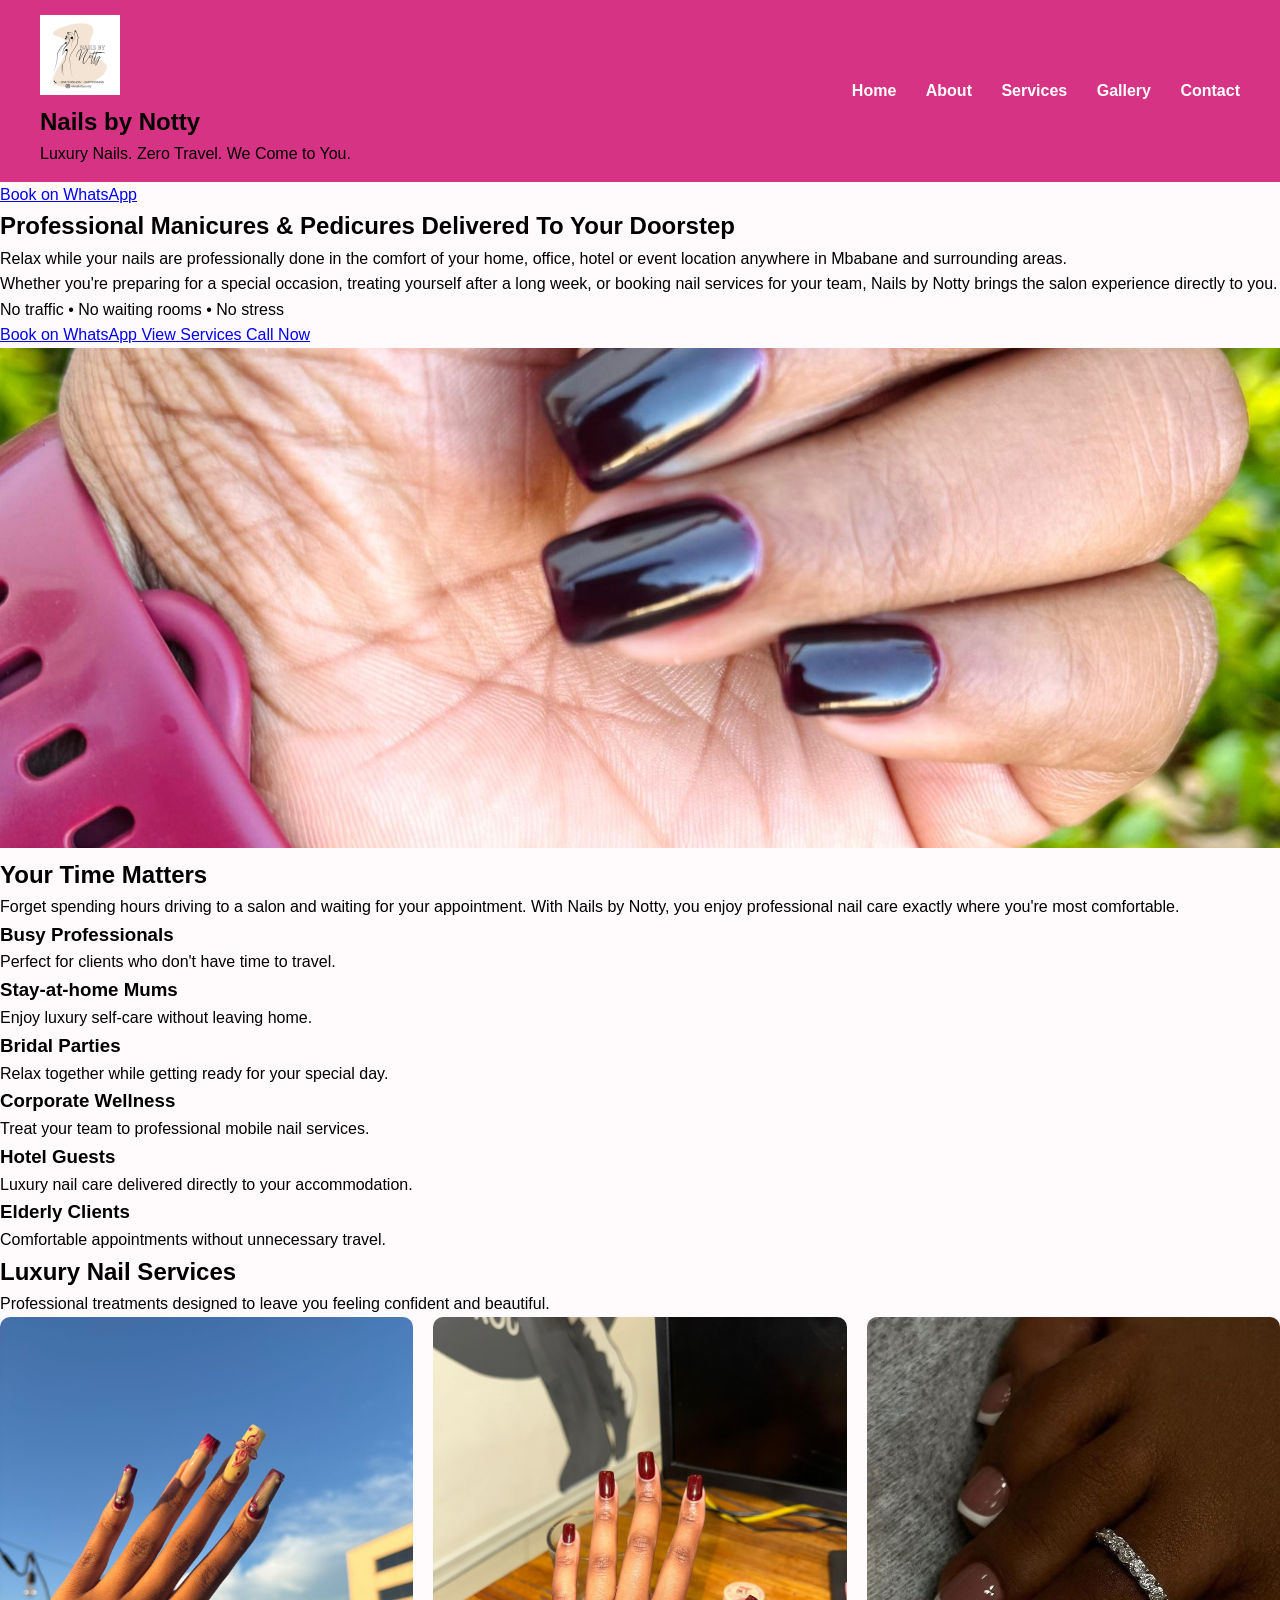
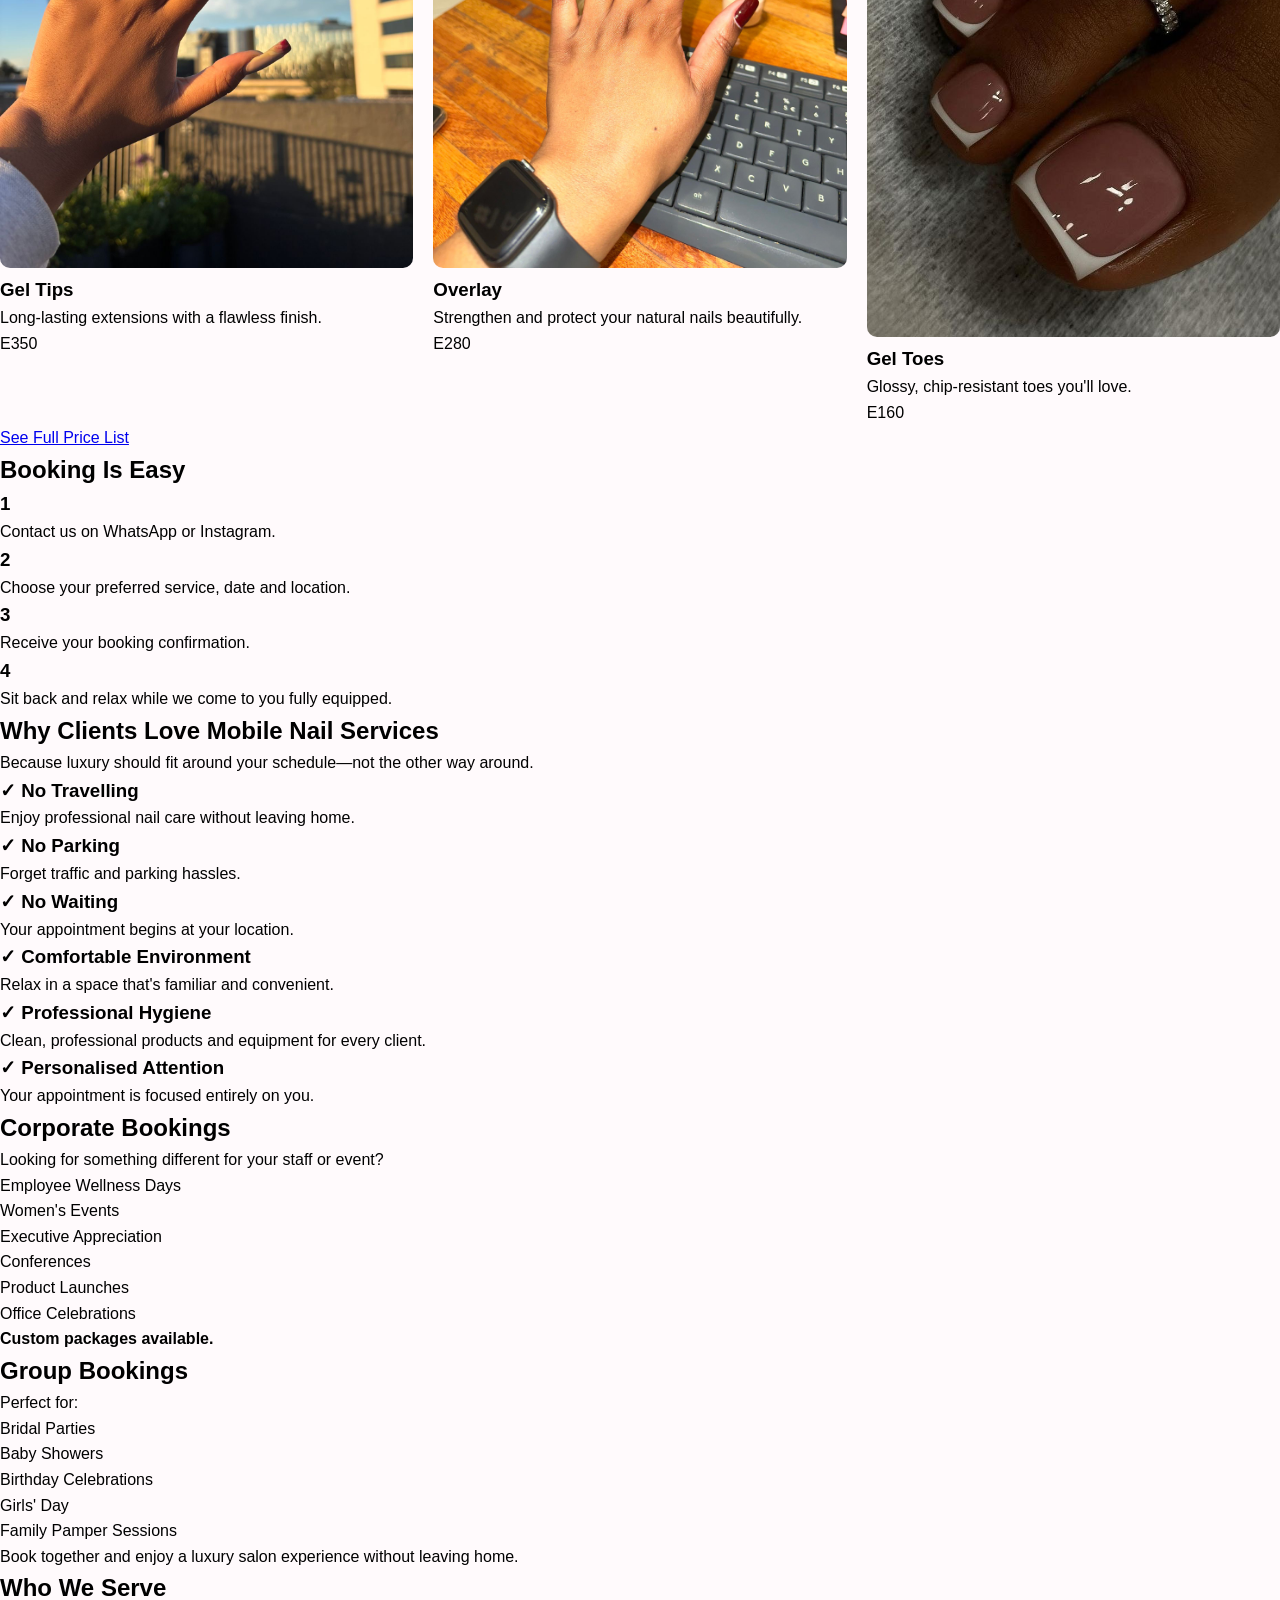
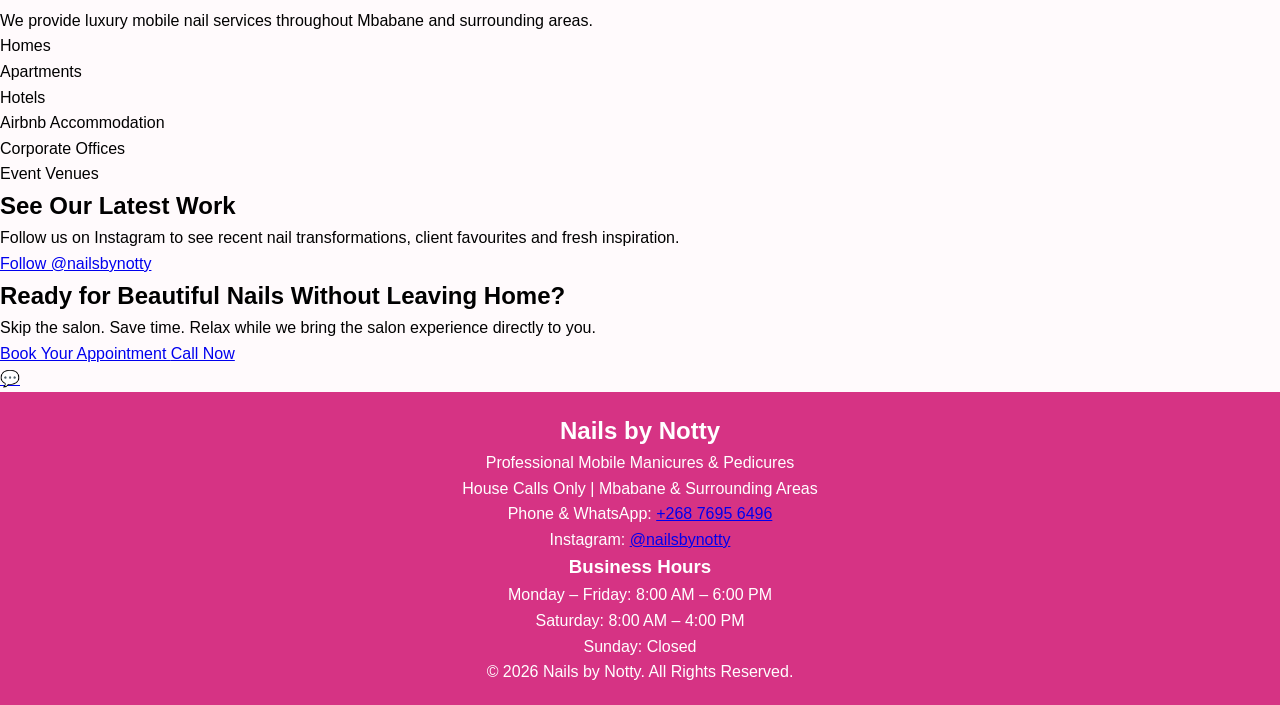
==== commit c0898636: "Update index.html" ====
--- a/index.html
+++ b/index.html
@@ -215,7 +215,7 @@
 
 <article>
 
-<img src="images/service1.jpeg" alt="Gel Tips">
+<img src="service1.jpeg" alt="Gel Tips">
 
 <h3>Gel Tips</h3>
 
@@ -231,7 +231,7 @@
 
 <article>
 
-<img src="images/service2.jpg" alt="Overlay">
+<img src="service2.jpg" alt="Overlay">
 
 <h3>Overlay</h3>
 
@@ -247,7 +247,7 @@
 
 <article>
 
-<img src="images/service3.jpeg" alt="Gel Toes">
+<img src="service3.jpeg" alt="Gel Toes">
 
 <h3>Gel Toes</h3>
 
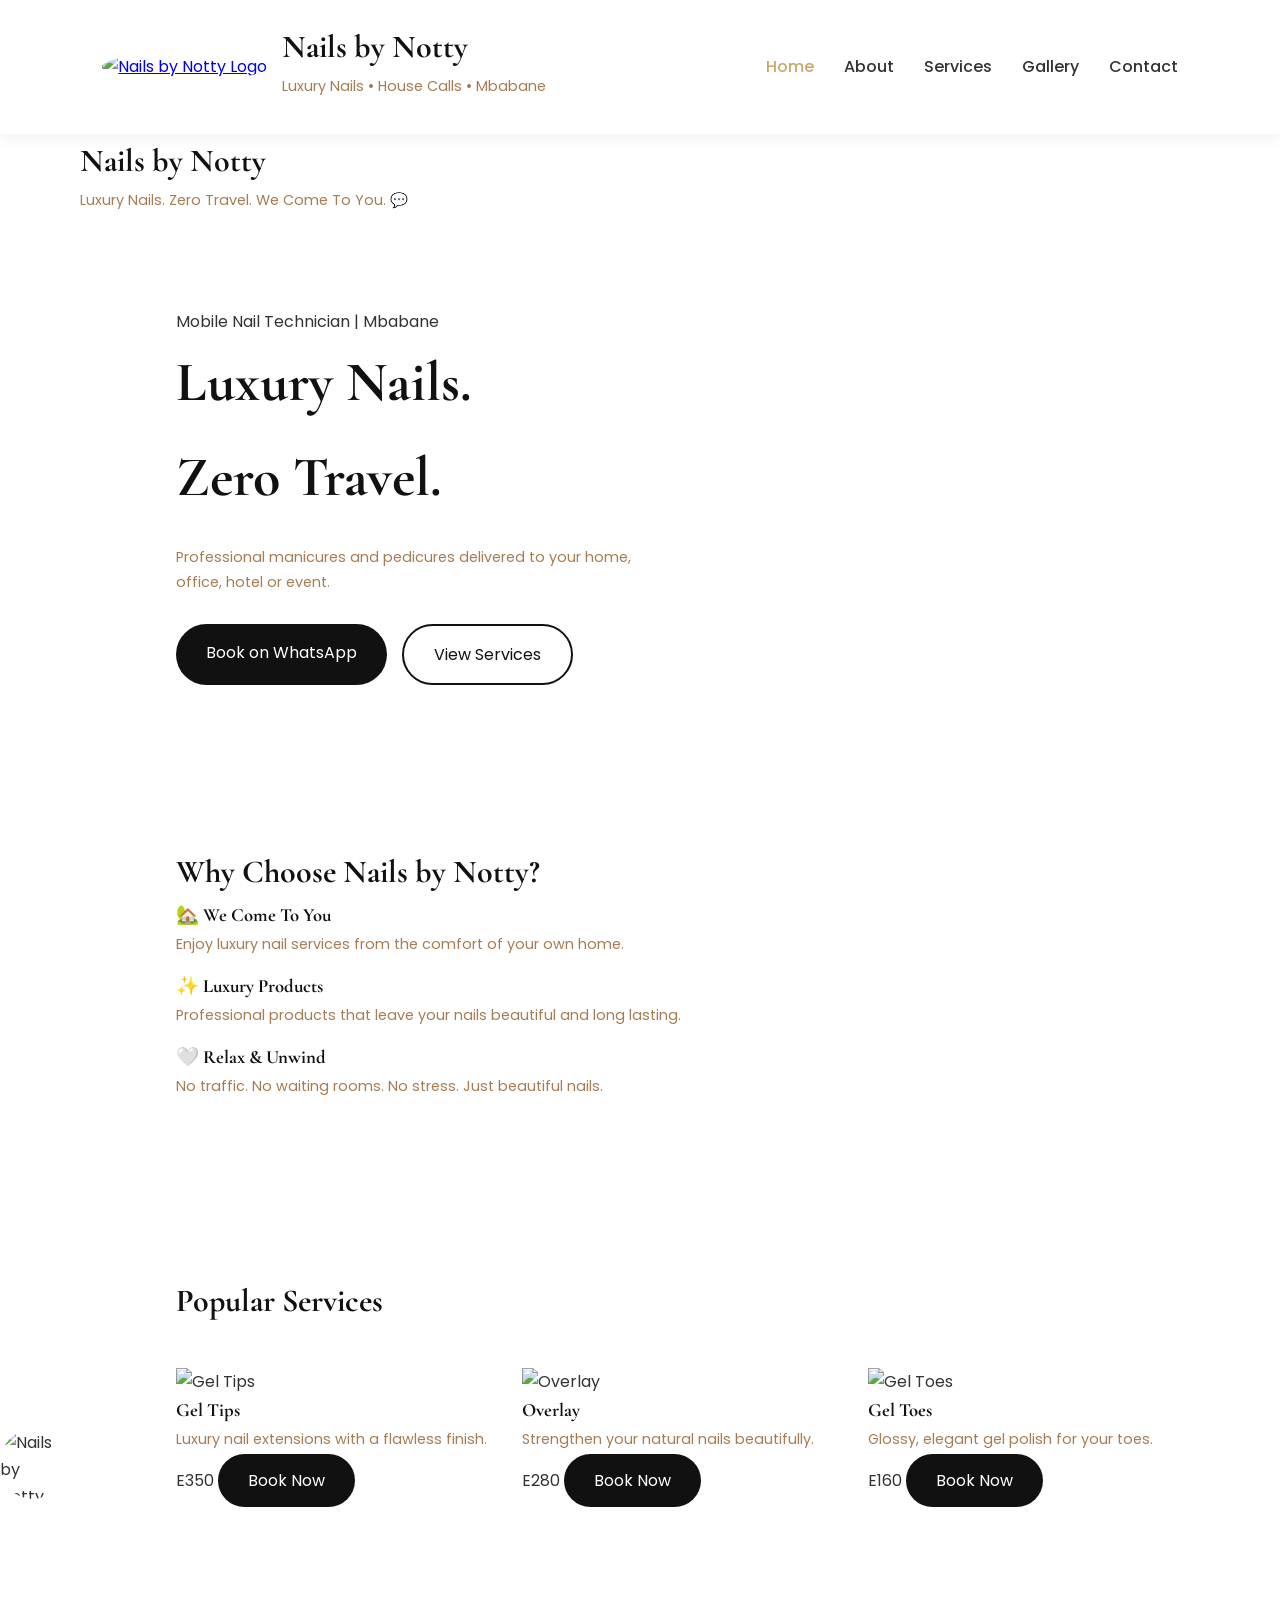
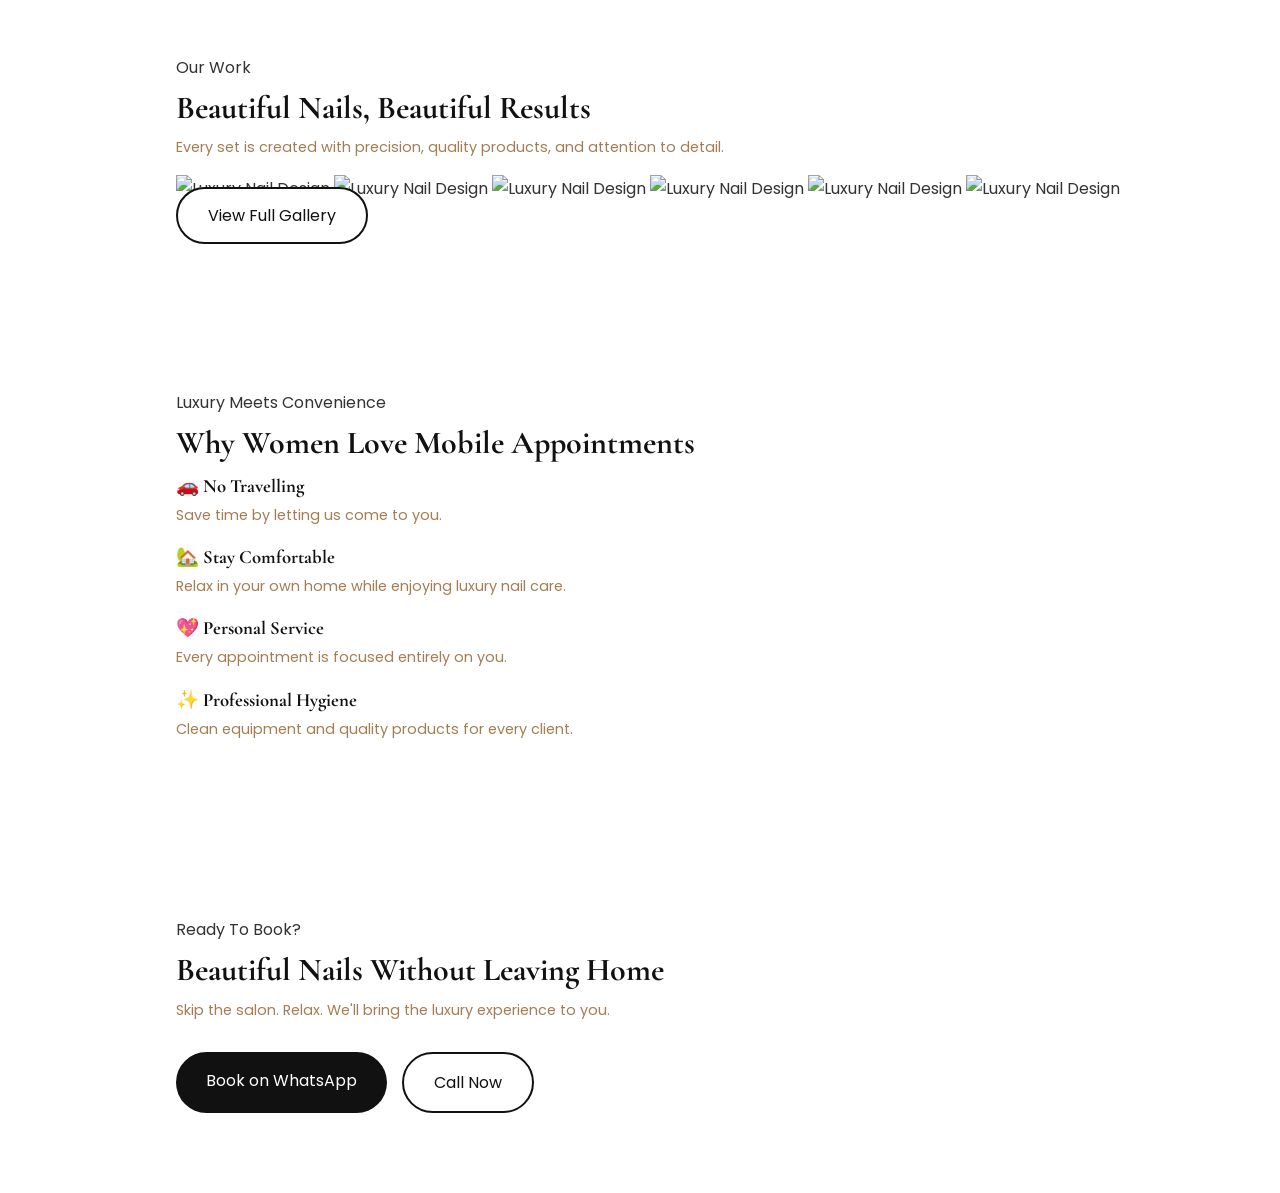
==== commit 3752f7ce: "Update index.html" ====
--- a/index.html
+++ b/index.html
@@ -4,15 +4,13 @@
     <meta charset="UTF-8">
     <meta name="viewport" content="width=device-width, initial-scale=1.0">
 
-    <title>Nails by Notty | Luxury Mobile Nail Technician | Mbabane, Eswatini</title>
-
-    <meta name="description" content="Luxury mobile manicures and pedicures delivered to your home, office, hotel or event location in Mbabane and surrounding areas.">
+    <title>Nails by Notty | Luxury Mobile Nail Technician</title>
+
+    <meta name="description" content="Luxury mobile manicures and pedicures delivered to your home in Mbabane and surrounding areas.">
 
     <link rel="stylesheet" href="styles/nails.css">
 
-    <!-- Google Fonts -->
     <link href="https://fonts.googleapis.com/css2?family=Cormorant+Garamond:wght@500;700&family=Poppins:wght@300;400;500;600&display=swap" rel="stylesheet">
-
 </head>
 
 <body>
@@ -20,17 +18,26 @@
 <header>
 
     <div class="logo-container">
-        <img src="logo.jpeg" alt="Nails by Notty Logo" class="logo">
-
-        <div>
+
+        <a href="index.html">
+
+            <img src="images/logo.jpeg" alt="Nails by Notty Logo" class="logo">
+
+        </a>
+
+        <div class="brand">
+
             <h2>Nails by Notty</h2>
-            <p>Luxury Nails. Zero Travel. We Come to You.</p>
-        </div>
+
+            <p>Luxury Nails • House Calls • Mbabane</p>
+
+        </div>
+
     </div>
 
     <nav>
 
-        <a href="index.html">Home</a>
+        <a href="index.html" class="active">Home</a>
         <a href="about.html">About</a>
         <a href="services.html">Services</a>
         <a href="gallery.html">Gallery</a>
@@ -39,69 +46,202 @@
     </nav>
 
 </header>
-
-<!-- Floating Book Button -->
-
-<div class="sticky-book">
-
-<a href="https://wa.me/26876956496?text=Hi%20Nails%20by%20Notty!%20I'd%20like%20to%20book%20an%20appointment." target="_blank">
-
-Book on WhatsApp
+    <div class="logo-container">
+
+        <img src="images/logo.jpeg" alt="Nails by Notty Logo" class="logo">
+
+        <div>
+
+            <h2>Nails by Notty</h2>
+
+            <p>Luxury Nails. Zero Travel. We Come To You.</
+
+<a class="whatsapp-float"
+href="https://wa.me/26876956496?text=Hi! I'd like to book an appointment."
+target="_blank">
+
+💬
 
 </a>
 
-</div>
-
 <main>
 
 <!-- HERO -->
 
 <section class="hero">
 
-<div class="hero-content">
-
-<h1>Professional Manicures & Pedicures Delivered To Your Doorstep</h1>
-
-<p>
-
-Relax while your nails are professionally done in the comfort of your home,
-office, hotel or event location anywhere in Mbabane and surrounding areas.
-
-</p>
-
-<p>
-
-Whether you're preparing for a special occasion, treating yourself after a long week,
-or booking nail services for your team,
-Nails by Notty brings the salon experience directly to you.
-
-</p>
-
-<p class="hero-highlight">
-
-No traffic • No waiting rooms • No stress
-
-</p>
-
-<div class="hero-buttons">
-
-<a class="primary-btn"
-href="https://wa.me/26876956496?text=Hi%20Nails%20by%20Notty!%20I'd%20like%20to%20book%20an%20appointment."
-target="_blank">
-
-Book on WhatsApp
+    <div class="hero-overlay">
+
+        <span class="hero-subtitle">
+            Mobile Nail Technician | Mbabane
+        </span>
+
+        <h1>
+
+            Luxury Nails.<br>
+
+            Zero Travel.
+
+        </h1>
+
+        <p>
+
+            Professional manicures and pedicures delivered to your
+            home, office, hotel or event.
+
+        </p>
+
+        <div class="hero-buttons">
+
+            <a href="https://wa.me/26876956496?text=Hi! I'd like to book an appointment."
+            class="primary-btn"
+            target="_blank">
+
+                Book on WhatsApp
+
+            </a>
+
+            <a href="services.html"
+            class="secondary-btn">
+
+                View Services
+
+            </a>
+
+        </div>
+
+    </div>
+
+</section>
+
+<!-- WHY CHOOSE US -->
+
+<section class="features">
+
+<h2>Why Choose Nails by Notty?</h2>
+
+<div class="feature-grid">
+
+<div class="feature-card">
+
+<h3>🏡 We Come To You</h3>
+
+<p>
+
+Enjoy luxury nail services from the comfort of your own home.
+
+</p>
+
+</div>
+
+<div class="feature-card">
+
+<h3>✨ Luxury Products</h3>
+
+<p>
+
+Professional products that leave your nails beautiful and long lasting.
+
+</p>
+
+</div>
+
+<div class="feature-card">
+
+<h3>🤍 Relax & Unwind</h3>
+
+<p>
+
+No traffic.
+
+No waiting rooms.
+
+No stress.
+
+Just beautiful nails.
+
+</p>
+
+</div>
+
+</div>
+
+</section>
+
+<!-- SERVICES PREVIEW -->
+
+<section class="services-home">
+
+<h2>Popular Services</h2>
+
+<div class="service-grid">
+
+<div class="service-card">
+
+<img src="images/service1.jpeg" alt="Gel Tips">
+
+<h3>Gel Tips</h3>
+
+<p>
+
+Luxury nail extensions with a flawless finish.
+
+</p>
+
+<span>E350</span>
+
+<a href="https://wa.me/26876956496?text=I'd like Gel Tips"
+class="primary-btn">
+
+Book Now
 
 </a>
 
-<a class="secondary-btn" href="services.html">
-
-View Services
+</div>
+
+<div class="service-card">
+
+<img src="images/service2.jpg"
+alt="Overlay">
+
+<h3>Overlay</h3>
+
+<p>
+
+Strengthen your natural nails beautifully.
+
+</p>
+
+<span>E280</span>
+
+<a href="https://wa.me/26876956496?text=I'd like an Overlay"
+class="primary-btn">
+
+Book Now
 
 </a>
 
-<a class="call-btn" href="tel:+26876956496">
-
-Call Now
+</div>
+
+<div class="service-card">
+
+<img src="images/service3.jpeg"
+alt="Gel Toes">
+
+<h3>Gel Toes</h3>
+
+<p>
+
+Glossy, elegant gel polish for your toes.
+
+</p>
+
+<span>E160</span>
+
+<a href="https://wa.me/26876956496?text=I'd like Gel Toes"
+class="primary-btn">
+
+Book Now
 
 </a>
 
@@ -109,462 +249,152 @@
 
 </div>
 
-<div class="hero-image">
-
-<img src="hero-nails.jpg"
-alt="Luxury Nail Design">
-
-</div>
-
-</section>
-
-<!-- WHY CHOOSE US -->
-
-<section class="why-us">
-
-<h2>Your Time Matters</h2>
-
-<p>
-
-Forget spending hours driving to a salon and waiting for your appointment.
-
-With Nails by Notty,
-you enjoy professional nail care exactly where you're most comfortable.
-
-</p>
-
-<div class="benefits-grid">
-
-<div class="benefit-card">
-
-<h3>Busy Professionals</h3>
-
-<p>
-Perfect for clients who don't have time to travel.
-</p>
-
-</div>
-
-<div class="benefit-card">
-
-<h3>Stay-at-home Mums</h3>
-
-<p>
-Enjoy luxury self-care without leaving home.
-</p>
-
-</div>
-
-<div class="benefit-card">
-
-<h3>Bridal Parties</h3>
-
-<p>
-Relax together while getting ready for your special day.
-</p>
-
-</div>
-
-<div class="benefit-card">
-
-<h3>Corporate Wellness</h3>
-
-<p>
-Treat your team to professional mobile nail services.
-</p>
-
-</div>
-
-<div class="benefit-card">
-
-<h3>Hotel Guests</h3>
-
-<p>
-Luxury nail care delivered directly to your accommodation.
-</p>
-
-</div>
-
-<div class="benefit-card">
-
-<h3>Elderly Clients</h3>
-
-<p>
-Comfortable appointments without unnecessary travel.
-</p>
-
-</div>
-
-</div>
-
-</section>
-
-<!-- SERVICES PREVIEW -->
-
-<section class="services-preview">
-
-<h2>Luxury Nail Services</h2>
-
-<p>
-
-Professional treatments designed to leave you feeling confident and beautiful.
-
-</p>
-
-<div class="service-grid">
-
-<article>
-
-<img src="service1.jpeg" alt="Gel Tips">
-
-<h3>Gel Tips</h3>
-
-<p>
-
-Long-lasting extensions with a flawless finish.
-
-</p>
-
-<span>E350</span>
-
-</article>
-
-<article>
-
-<img src="service2.jpg" alt="Overlay">
-
-<h3>Overlay</h3>
-
-<p>
-
-Strengthen and protect your natural nails beautifully.
-
-</p>
-
-<span>E280</span>
-
-</article>
-
-<article>
-
-<img src="service3.jpeg" alt="Gel Toes">
-
-<h3>Gel Toes</h3>
-
-<p>
-
-Glossy, chip-resistant toes you'll love.
-
-</p>
-
-<span>E160</span>
-
-</article>
-
-</div>
-
-<a href="services.html" class="primary-btn">
-
-See Full Price List
-
-</a>
-
-</section>
-
-<!-- HOW IT WORKS -->
-
-<section class="how-it-works">
-
-<h2>Booking Is Easy</h2>
-
-<div class="steps">
-
-<div>
-
-<h3>1</h3>
-
-<p>Contact us on WhatsApp or Instagram.</p>
-
-</div>
-
-<div>
-
-<h3>2</h3>
-
-<p>Choose your preferred service, date and location.</p>
-
-</div>
-
-<div>
-
-<h3>3</h3>
-
-<p>Receive your booking confirmation.</p>
-
-</div>
-
-<div>
-
-<h3>4</h3>
-
-<p>
-
-Sit back and relax while we come to you fully equipped.
-
-</p>
-
-</div>
-
-</div>
-
-</section>
-
-    <!-- WHY CLIENTS LOVE MOBILE SERVICES -->
-
-<section class="mobile-benefits">
-
-    <h2>Why Clients Love Mobile Nail Services</h2>
-
-    <p>
-        Because luxury should fit around your schedule—not the other way around.
-    </p>
-
-    <div class="benefits-list">
-
-        <div class="benefit">
-            <h3>✓ No Travelling</h3>
-            <p>Enjoy professional nail care without leaving home.</p>
-        </div>
-
-        <div class="benefit">
-            <h3>✓ No Parking</h3>
-            <p>Forget traffic and parking hassles.</p>
-        </div>
-
-        <div class="benefit">
-            <h3>✓ No Waiting</h3>
-            <p>Your appointment begins at your location.</p>
-        </div>
-
-        <div class="benefit">
-            <h3>✓ Comfortable Environment</h3>
-            <p>Relax in a space that's familiar and convenient.</p>
-        </div>
-
-        <div class="benefit">
-            <h3>✓ Professional Hygiene</h3>
-            <p>Clean, professional products and equipment for every client.</p>
-        </div>
-
-        <div class="benefit">
-            <h3>✓ Personalised Attention</h3>
-            <p>Your appointment is focused entirely on you.</p>
-        </div>
-
-    </div>
-
-</section>
-
-<!-- CORPORATE & GROUP BOOKINGS -->
-
-<section class="bookings">
-
-    <div class="booking-card">
-
-        <h2>Corporate Bookings</h2>
+</section>
+<!-- GALLERY PREVIEW -->
+
+<section class="gallery-home">
+
+    <div class="section-heading">
+
+        <span>Our Work</span>
+
+        <h2>Beautiful Nails, Beautiful Results</h2>
 
         <p>
-            Looking for something different for your staff or event?
+            Every set is created with precision, quality products, and attention to detail.
         </p>
 
-        <ul>
-
-            <li>Employee Wellness Days</li>
-            <li>Women's Events</li>
-            <li>Executive Appreciation</li>
-            <li>Conferences</li>
-            <li>Product Launches</li>
-            <li>Office Celebrations</li>
-
-        </ul>
-
-        <p><strong>Custom packages available.</strong></p>
-
-    </div>
-
-    <div class="booking-card">
-
-        <h2>Group Bookings</h2>
-
-        <p>Perfect for:</p>
-
-        <ul>
-
-            <li>Bridal Parties</li>
-            <li>Baby Showers</li>
-            <li>Birthday Celebrations</li>
-            <li>Girls' Day</li>
-            <li>Family Pamper Sessions</li>
-
-        </ul>
+    </div>
+
+    <div class="gallery-grid">
+
+        <img src="images/gallery1.jpg" alt="Luxury Nail Design">
+        <img src="images/gallery2.jpg" alt="Luxury Nail Design">
+        <img src="images/gallery3.jpg" alt="Luxury Nail Design">
+        <img src="images/gallery4.jpg" alt="Luxury Nail Design">
+        <img src="images/gallery5.jpg" alt="Luxury Nail Design">
+        <img src="images/gallery6.jpg" alt="Luxury Nail Design">
+
+    </div>
+
+    <div class="center">
+
+        <a href="gallery.html" class="secondary-btn">
+
+            View Full Gallery
+
+        </a>
+
+    </div>
+
+</section>
+
+
+<!-- WHY MOBILE -->
+
+<section class="why-mobile">
+
+    <div class="section-heading">
+
+        <span>Luxury Meets Convenience</span>
+
+        <h2>Why Women Love Mobile Appointments</h2>
+
+    </div>
+
+    <div class="why-grid">
+
+        <div class="why-card">
+
+            <h3>🚗 No Travelling</h3>
+
+            <p>
+                Save time by letting us come to you.
+            </p>
+
+        </div>
+
+        <div class="why-card">
+
+            <h3>🏡 Stay Comfortable</h3>
+
+            <p>
+                Relax in your own home while enjoying luxury nail care.
+            </p>
+
+        </div>
+
+        <div class="why-card">
+
+            <h3>💖 Personal Service</h3>
+
+            <p>
+                Every appointment is focused entirely on you.
+            </p>
+
+        </div>
+
+        <div class="why-card">
+
+            <h3>✨ Professional Hygiene</h3>
+
+            <p>
+                Clean equipment and quality products for every client.
+            </p>
+
+        </div>
+
+    </div>
+
+</section>
+
+
+<!-- FINAL CALL TO ACTION -->
+
+<section class="home-cta">
+
+    <div class="cta-box">
+
+        <span>Ready To Book?</span>
+
+        <h2>
+
+            Beautiful Nails Without Leaving Home
+
+        </h2>
 
         <p>
-            Book together and enjoy a luxury salon experience without leaving home.
+
+            Skip the salon.
+
+            Relax.
+
+            We'll bring the luxury experience to you.
+
         </p>
 
-    </div>
-
-</section>
-
-<!-- AREAS SERVED -->
-
-<section class="areas">
-
-    <h2>Who We Serve</h2>
-
-    <p>
-        We provide luxury mobile nail services throughout Mbabane and surrounding areas.
-    </p>
-
-    <div class="area-grid">
-
-        <div>Homes</div>
-        <div>Apartments</div>
-        <div>Hotels</div>
-        <div>Airbnb Accommodation</div>
-        <div>Corporate Offices</div>
-        <div>Event Venues</div>
-
-    </div>
-
-</section>
-
-<!-- INSTAGRAM -->
-
-<section class="instagram">
-
-    <h2>See Our Latest Work</h2>
-
-    <p>
-        Follow us on Instagram to see recent nail transformations,
-        client favourites and fresh inspiration.
-    </p>
-
-    <a href="https://www.instagram.com/nailsbynotty"
-       target="_blank"
-       class="primary-btn">
-
-        Follow @nailsbynotty
-
-    </a>
-
-</section>
-
-<!-- FINAL CALL TO ACTION -->
-
-<section class="cta">
-
-    <h2>Ready for Beautiful Nails Without Leaving Home?</h2>
-
-    <p>
-
-        Skip the salon.
-
-        Save time.
-
-        Relax while we bring the salon experience directly to you.
-
-    </p>
-
-    <div class="hero-buttons">
-
-        <a href="https://wa.me/26876956496?text=Hi%20Nails%20by%20Notty!%20I'd%20like%20to%20book%20an%20appointment."
-           target="_blank"
-           class="primary-btn">
-
-            Book Your Appointment
-
-        </a>
-
-        <a href="tel:+26876956496"
-           class="call-btn">
-
-            Call Now
-
-        </a>
-
-    </div>
-
-</section>
-
-</main>
-
-<!-- FLOATING WHATSAPP -->
-
-<a href="https://wa.me/26876956496?text=Hi%20Nails%20by%20Notty!%20I'd%20like%20to%20book%20an%20appointment."
-   class="whatsapp-float"
-   target="_blank">
-
-💬
-
-</a>
-
-<footer>
-
-    <div class="footer-content">
-
-        <h2>Nails by Notty</h2>
-
-        <p>Professional Mobile Manicures & Pedicures</p>
-
-        <p>
-            House Calls Only | Mbabane & Surrounding Areas
-        </p>
-
-        <p>
-
-            Phone & WhatsApp:
-
-            <a href="tel:+26876956496">
-
-                +268 7695 6496
+        <div class="hero-buttons">
+
+            <a href="https://wa.me/26876956496?text=Hi%20Nails%20by%20Notty!%20I'd%20like%20to%20book%20an%20appointment."
+
+               class="primary-btn"
+
+               target="_blank">
+
+                Book on WhatsApp
 
             </a>
 
-        </p>
-
-        <p>
-
-            Instagram:
-
-            <a href="https://www.instagram.com/nailsbynotty"
-               target="_blank">
-
-                @nailsbynotty
+            <a href="tel:+26876956496"
+
+               class="secondary-btn">
+
+                Call Now
 
             </a>
 
-        </p>
-
-        <h3>Business Hours</h3>
-
-        <p>Monday – Friday: 8:00 AM – 6:00 PM</p>
-
-        <p>Saturday: 8:00 AM – 4:00 PM</p>
-
-        <p>Sunday: Closed</p>
-
-        <p class="copyright">
-
-            &copy; 2026 Nails by Notty.
-            All Rights Reserved.
-
-        </p>
-
-    </div>
-
-</footer>
-
-</body>
-
-</html>
+        </div>
+
+    </div>
+
+</section>
--- a/styles/nails.css
+++ b/styles/nails.css
@@ -1,158 +1,410 @@
-* {
-    margin: 0;
-    padding: 0;
-    box-sizing: border-box;
-}
-
-body {
-    font-family: Arial, sans-serif;
-    line-height: 1.6;
-    background: #fffafc;
-}
-
-header {
-    background: #d63384;
-    padding: 15px 40px;
-
-    display: flex;
-    justify-content: space-between;
-    align-items: center;
-}
-
-.logo {
-    width: 80px;
-}
-
-nav a {
-    color: white;
-    text-decoration: none;
-    margin-left: 25px;
-    font-weight: bold;
-}
-
-.hero {
-    position: relative;
-}
-
-.hero img {
-    width: 100%;
-    height: 500px;
-    object-fit: cover;
-}
-
-.hero-text {
-    position: absolute;
-    top: 50%;
-    left: 10%;
-    transform: translateY(-50%);
-
-    background: rgba(0,0,0,.5);
-    color: white;
-    padding: 30px;
-    border-radius: 10px;
-}
-
-.btn {
-    display: inline-block;
-    margin-top: 15px;
-    padding: 12px 20px;
-    background: #d63384;
-    color: white;
-    text-decoration: none;
-    border-radius: 5px;
-}
-
-.services,
-.gallery-preview,
-.about-content,
-.contact-container {
-    max-width: 1200px;
-    margin: auto;
-    padding: 50px 20px;
-}
-
-.services h2,
-.gallery-preview h2 {
-    text-align: center;
-    margin-bottom: 30px;
-}
+/* ===========================
+   NAILS BY NOTTY
+   Luxury Mobile Nail Website
+=========================== */
+
+*{
+    margin:0;
+    padding:0;
+    box-sizing:border-box;
+}
+
+html{
+    scroll-behavior:smooth;
+}
+
+body{
+
+    font-family:'Poppins', sans-serif;
+
+    background:#ffffff;
+
+    color:#333;
+
+    line-height:1.7;
+
+}
+
+/* ===========================
+Typography
+=========================== */
+
+h1,h2,h3,h4{
+
+    font-family:'Cormorant Garamond', serif;
+
+    color:#111;
+
+}
+
+h1{
+
+    font-size:3.5rem;
+
+    margin-bottom:20px;
+
+}
+
+h2{
+
+    font-size:2.5rem;
+
+    margin-bottom:20px;
+
+    text-align:center;
+
+}
+
+p{
+
+    margin-bottom:15px;
+
+}
+
+/* ===========================
+Header
+=========================== */
+
+header{
+
+    position:sticky;
+
+    top:0;
+
+    background:white;
+
+    z-index:999;
+
+    display:flex;
+
+    justify-content:space-between;
+
+    align-items:center;
+
+    padding:20px 8%;
+
+    box-shadow:0 2px 15px rgba(0,0,0,.08);
+
+}
+
+.logo-container{
+
+    display:flex;
+
+    align-items:center;
+
+    gap:15px;
+
+}
+
+.logo{
+
+    width:70px;
+
+    height:70px;
+
+    border-radius:50%;
+
+    object-fit:cover;
+
+}
+
+.logo-container h2{
+
+    text-align:left;
+
+    margin:0;
+
+    font-size:2rem;
+
+}
+
+.logo-container p{
+
+    color:#a67c52;
+
+    font-size:.9rem;
+
+}
+
+/* ===========================
+Navigation
+=========================== */
+
+nav{
+
+    display:flex;
+
+    gap:30px;
+
+}
+
+nav a{
+
+    text-decoration:none;
+
+    color:#333;
+
+    font-weight:500;
+
+    transition:.3s;
+
+}
+
+nav a:hover{
+
+    color:#c8a96a;
+
+}
+
+nav a.active{
+
+    color:#c8a96a;
+
+}
+
+/* ===========================
+Sticky WhatsApp Button
+=========================== */
+
+.sticky-book{
+
+    position:fixed;
+
+    top:100px;
+
+    right:25px;
+
+    z-index:999;
+
+}
+
+.sticky-book a{
+
+    background:#25D366;
+
+    color:white;
+
+    text-decoration:none;
+
+    padding:14px 24px;
+
+    border-radius:50px;
+
+    font-weight:bold;
+
+    box-shadow:0 5px 15px rgba(0,0,0,.2);
+
+    transition:.3s;
+
+}
+
+.sticky-book a:hover{
+
+    transform:translateY(-3px);
+
+}
+
+/* ===========================
+Hero
+=========================== */
+
+.hero{
+
+    display:grid;
+
+    grid-template-columns:1fr 1fr;
+
+    align-items:center;
+
+    gap:60px;
+
+    padding:80px 8%;
+
+}
+
+.hero-content h1{
+
+    color:#111;
+
+}
+
+.hero-highlight{
+
+    color:#b58b4a;
+
+    font-weight:bold;
+
+    font-size:1.2rem;
+
+}
+
+.hero-image img{
+
+    width:100%;
+
+    border-radius:20px;
+
+    box-shadow:0 15px 40px rgba(0,0,0,.15);
+
+}
+
+/* ===========================
+Buttons
+=========================== */
+
+.hero-buttons{
+
+    display:flex;
+
+    gap:15px;
+
+    flex-wrap:wrap;
+
+    margin-top:30px;
+
+}
+
+.primary-btn{
+
+    background:#111;
+
+    color:white;
+
+    padding:15px 30px;
+
+    border-radius:50px;
+
+    text-decoration:none;
+
+    transition:.3s;
+
+}
+
+.primary-btn:hover{
+
+    background:#c8a96a;
+
+}
+
+.secondary-btn{
+
+    background:white;
+
+    color:#111;
+
+    border:2px solid #111;
+
+    padding:15px 30px;
+
+    border-radius:50px;
+
+    text-decoration:none;
+
+}
+
+.secondary-btn:hover{
+
+    background:#111;
+
+    color:white;
+
+}
+
+.call-btn{
+
+    background:#c8a96a;
+
+    color:white;
+
+    text-decoration:none;
+
+    padding:15px 30px;
+
+    border-radius:50px;
+
+}
+
+/* ===========================
+Sections
+=========================== */
+
+section{
+
+    padding:80px 8%;
+
+}
+
+.page-banner{
+
+    background:#f8f5ef;
+
+    text-align:center;
+
+}
+
+/* ===========================
+Cards
+=========================== */
 
 .service-grid,
-.gallery-grid {
-    display: grid;
-    grid-template-columns: repeat(auto-fit, minmax(250px,1fr));
-    gap: 20px;
-}
-
-.service-grid img,
-.gallery-grid img {
-    width: 100%;
-    border-radius: 10px;
-}
-
-.page-banner {
-    background: #f8d7e7;
-    padding: 60px;
-    text-align: center;
-}
-
-.about-content {
-    display: grid;
-    grid-template-columns: 1fr 1fr;
-    gap: 40px;
-}
-
-.about-content img {
-    width: 100%;
-    border-radius: 10px;
-}
-
-.contact-container {
-    display: grid;
-    grid-template-columns: 1fr 1fr;
-    gap: 40px;
-}
-
-form {
-    display: flex;
-    flex-direction: column;
-}
-
-input,
-textarea {
-    padding: 10px;
-    margin-bottom: 15px;
-}
-
-button {
-    background: #d63384;
-    color: white;
-    border: none;
-    padding: 12px;
-    cursor: pointer;
-}
-
-footer {
-    background: #d63384;
-    color: white;
-    text-align: center;
-    padding: 20px;
-}
-
-@media (max-width: 768px) {
-
-    header {
-        flex-direction: column;
-        gap: 15px;
-    }
-
-    .about-content,
-    .contact-container {
-        grid-template-columns: 1fr;
-    }
-
-    .hero-text {
-        left: 5%;
-        right: 5%;
-    }
-}
+.price-grid,
+.benefits-grid,
+.testimonial-grid,
+.area-grid{
+
+    display:grid;
+
+    grid-template-columns:repeat(auto-fit,minmax(250px,1fr));
+
+    gap:30px;
+
+    margin-top:40px;
+
+}
+
+article,
+.price-card,
+.benefit-card,
+.testimonial{
+
+    background:white;
+
+    padding:25px;
+
+    border-radius:18px;
+
+    box-shadow:0 5px 20px rgba(0,0,0,.08);
+
+    transition:.3s;
+
+}
+
+article:hover,
+.price-card:hover,
+.benefit-card:hover,
+.testimonial:hover{
+
+    transform:translateY(-8px);
+
+}
+
+article img{
+
+    width:100%;
+
+    border-radius:15px;
+
+    margin-bottom:15px;
+
+}
+
+.price{
+
+    color:#c8a96a;
+
+    font-size:2rem;
+
+    font-weight:bold;
+
+}
